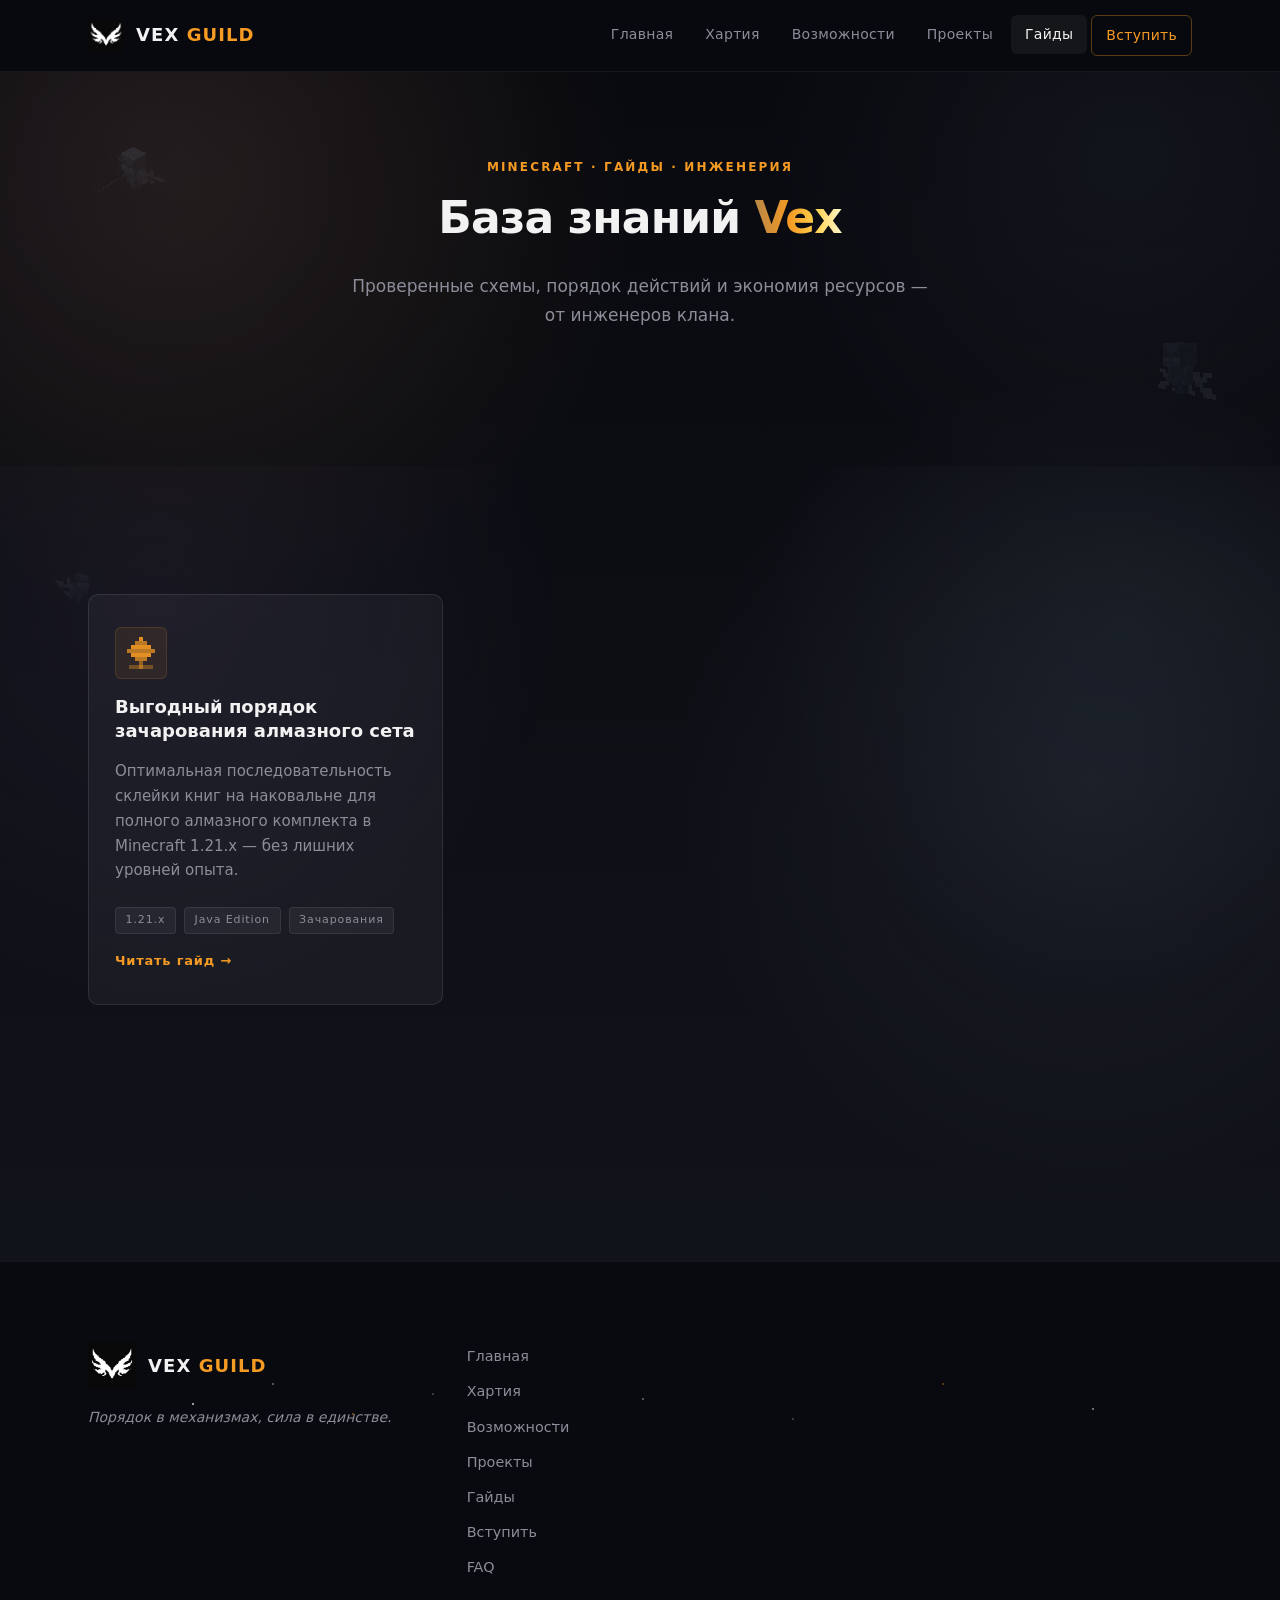
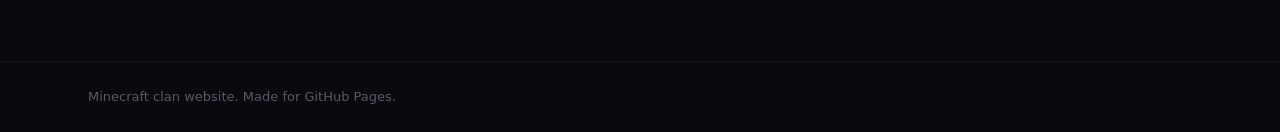
==== guides/index.html @ 464c178e "Add enchant guide" ====
<!DOCTYPE html>
<html lang="ru">
<head>
  <meta charset="UTF-8" />
  <meta name="viewport" content="width=device-width, initial-scale=1.0" />
  <title>Гайды — Vex Guild</title>
  <meta name="description" content="База знаний Vex Guild: проверенные схемы, порядок действий и экономия ресурсов для Minecraft." />
  <link rel="stylesheet" href="../styles.css" />
</head>
<body class="guide-page">

  <div class="bg-sprites" aria-hidden="true">
    <img src="../assets/vex-mob-sword.png" class="bg-sprite bs-1" alt="" />
    <img src="../assets/vex-mob-front.png" class="bg-sprite bs-2" alt="" />
    <img src="../assets/vex-mob-dark.png"  class="bg-sprite bs-3" alt="" />
  </div>

  <header class="site-header" id="top">
    <div class="header-inner container">
      <a href="../index.html#hero" class="logo" aria-label="Vex Guild — на главную">
        <img src="../assets/vex-logo-black.png" alt="Vex Guild логотип" class="logo-img" />
        <span class="logo-text">Vex <span class="logo-accent">Guild</span></span>
      </a>

      <button class="burger" id="burger" aria-label="Открыть меню" aria-expanded="false">
        <span></span><span></span><span></span>
      </button>

      <nav class="main-nav" id="main-nav" aria-label="Основная навигация">
        <ul>
          <li><a href="../index.html#hero">Главная</a></li>
          <li><a href="../index.html#charter">Хартия</a></li>
          <li><a href="../index.html#features">Возможности</a></li>
          <li><a href="../index.html#projects">Проекты</a></li>
          <li><a href="index.html" class="is-active">Гайды</a></li>
          <li><a href="../index.html#join" class="nav-cta">Вступить</a></li>
        </ul>
      </nav>
    </div>
  </header>

  <main class="guides-hub">

    <section class="guide-hero section" aria-labelledby="guides-title">
      <div class="container">
        <div class="section-header" data-reveal>
          <span class="section-eyebrow">Minecraft · Гайды · Инженерия</span>
          <h1 class="section-title" id="guides-title">
            База знаний <span class="gradient-text">Vex</span>
          </h1>
          <p class="section-lead">
            Проверенные схемы, порядок действий и экономия ресурсов — от инженеров клана.
          </p>
        </div>
      </div>
    </section>

    <section class="section" aria-label="Список гайдов">
      <div class="container">
        <div class="guides-grid">

          <a href="diamond-enchants.html" class="feature-card guide-card" data-reveal>
            <div class="feature-card-glow" aria-hidden="true"></div>
            <div class="feature-icon" aria-hidden="true">
              <svg width="40" height="40" viewBox="0 0 40 40" fill="none" aria-hidden="true">
                <rect x="18" y="4" width="4" height="4" fill="currentColor" opacity=".9"/>
                <rect x="14" y="8" width="12" height="4" fill="currentColor" opacity=".7"/>
                <rect x="10" y="12" width="20" height="4" fill="currentColor" opacity=".9"/>
                <rect x="6" y="16" width="28" height="4" fill="currentColor" opacity=".7"/>
                <rect x="10" y="20" width="20" height="4" fill="currentColor" opacity=".9"/>
                <rect x="14" y="24" width="12" height="4" fill="currentColor" opacity=".7"/>
                <rect x="18" y="28" width="4" height="8" fill="currentColor" opacity=".5"/>
                <rect x="8" y="32" width="24" height="4" fill="currentColor" opacity=".35"/>
              </svg>
            </div>
            <h2 class="guide-card-title">Выгодный порядок зачарования алмазного сета</h2>
            <p class="guide-card-desc">
              Оптимальная последовательность склейки книг на наковальне для полного алмазного
              комплекта в Minecraft 1.21.x — без лишних уровней опыта.
            </p>
            <div class="project-tags">
              <span class="tag">1.21.x</span>
              <span class="tag">Java Edition</span>
              <span class="tag">Зачарования</span>
            </div>
            <span class="guide-card-cta">Читать гайд →</span>
          </a>

        </div>
      </div>
    </section>

  </main>

  <footer class="site-footer" role="contentinfo">
    <div class="footer-stars" aria-hidden="true"></div>
    <div class="container footer-inner">
      <div class="footer-brand">
        <a href="../index.html#hero" class="logo" aria-label="Vex Guild — наверх">
          <img src="../assets/vex-logo-black.png" alt="Vex Guild логотип" class="logo-img logo-img--lg" />
          <span class="logo-text">Vex <span class="logo-accent">Guild</span></span>
        </a>
        <p class="footer-tagline">Порядок в механизмах, сила в единстве.</p>
      </div>
      <nav class="footer-nav" aria-label="Навигация в footer">
        <ul>
          <li><a href="../index.html#hero">Главная</a></li>
          <li><a href="../index.html#charter">Хартия</a></li>
          <li><a href="../index.html#features">Возможности</a></li>
          <li><a href="../index.html#projects">Проекты</a></li>
          <li><a href="index.html">Гайды</a></li>
          <li><a href="../index.html#join">Вступить</a></li>
          <li><a href="../index.html#faq">FAQ</a></li>
        </ul>
      </nav>
    </div>
    <div class="footer-bottom">
      <div class="container">
        <p class="footer-copy">Minecraft clan website. Made for GitHub Pages.</p>
      </div>
    </div>
  </footer>

  <script src="../script.js"></script>
</body>
</html>
---- styles.css ----
/* ================================================================
   VEX GUILD — styles.css
   Dark dieselpunk Minecraft clan website
================================================================ */

/* ─── CSS VARIABLES ─────────────────────────────────────────── */
:root {
  /* Backgrounds */
  --bg-deep:        #090A0F;
  --bg-mid:         #11131A;
  --bg-light:       #171923;
  --bg-panel:       rgba(255, 255, 255, 0.055);
  --bg-panel-hover: rgba(255, 255, 255, 0.09);
  --bg-card:        rgba(120, 120, 140, 0.10);

  /* Text */
  --text-primary:   #F2F2F2;
  --text-secondary: #C9C9D1;
  --text-muted:     #8C8D99;

  /* Accents */
  --accent-gold:    #F59A23;
  --accent-brass:   #B98745;
  --accent-purple:  #7D6BA6;
  --accent-blue:    #9CB7D9;

  /* Gradients */
  --grad-gold:      linear-gradient(135deg, #F59A23, #B98745);
  --grad-purple:    linear-gradient(135deg, #9CB7D9, #7D6BA6);
  --grad-hero:      linear-gradient(180deg,
                      rgba(9,10,15,0) 0%,
                      rgba(9,10,15,0.55) 50%,
                      rgba(9,10,15,0.97) 100%);

  /* Lines / borders */
  --line:           rgba(255, 255, 255, 0.35);
  --line-subtle:    rgba(255, 255, 255, 0.08);
  --line-accent:    rgba(245, 154, 35, 0.45);
  --border-card:    rgba(255, 255, 255, 0.09);

  /* Shadows / glows */
  --glow-gold:      0 0 28px rgba(245, 154, 35, 0.25);
  --glow-purple:    0 0 28px rgba(125, 107, 166, 0.25);
  --glow-blue:      0 0 28px rgba(156, 183, 217, 0.20);
  --shadow-card:    0 8px 40px rgba(0, 0, 0, 0.55);
  --shadow-card-hover: 0 16px 56px rgba(0, 0, 0, 0.70);

  /* Spacing */
  --space-xs:       0.5rem;
  --space-sm:       1rem;
  --space-md:       1.75rem;
  --space-lg:       3rem;
  --space-xl:       5rem;
  --space-xxl:      8rem;

  /* Typography */
  --font-body:      'Inter', 'Segoe UI', system-ui, sans-serif;
  --font-heading:   'Inter', 'Segoe UI', system-ui, sans-serif;
  --font-mono:      'JetBrains Mono', 'Fira Mono', monospace;

  /* Sizes */
  --radius-sm:      6px;
  --radius-md:      10px;
  --radius-lg:      18px;
  --header-h:       72px;
  --container:      1200px;

  /* Transitions */
  --ease:           cubic-bezier(0.23, 1, 0.32, 1);
  --duration:       0.35s;
}

/* ─── RESET ──────────────────────────────────────────────────── */
*, *::before, *::after { box-sizing: border-box; margin: 0; padding: 0; }

html {
  scroll-behavior: smooth;
  scroll-padding-top: var(--header-h);
  -webkit-text-size-adjust: 100%;
}

body {
  font-family: var(--font-body);
  background-color: var(--bg-deep);
  color: var(--text-secondary);
  line-height: 1.7;
  overflow-x: hidden;
  -webkit-font-smoothing: antialiased;
}

img { display: block; max-width: 100%; }
a { color: inherit; text-decoration: none; }
ul, ol { list-style: none; }
button { font-family: inherit; cursor: pointer; border: none; background: none; }

/* ─── SCROLLBAR ──────────────────────────────────────────────── */
::-webkit-scrollbar { width: 6px; }
::-webkit-scrollbar-track { background: var(--bg-deep); }
::-webkit-scrollbar-thumb { background: rgba(245,154,35,0.35); border-radius: 3px; }

/* ─── CONTAINER ──────────────────────────────────────────────── */
.container {
  width: 100%;
  max-width: var(--container);
  margin-inline: auto;
  padding-inline: clamp(1.25rem, 4vw, 3rem);
}

/* ─── SECTION BASE ───────────────────────────────────────────── */
.section {
  padding-block: var(--space-xxl);
  position: relative;
  overflow: hidden;
  isolation: isolate;
}

.section::after {
  content: '';
  position: absolute;
  inset: 0;
  z-index: 0;
  pointer-events: none;
  background:
    radial-gradient(circle at 12% 18%, rgba(125,107,166,0.12), transparent 26rem),
    radial-gradient(circle at 88% 20%, rgba(156,183,217,0.08), transparent 24rem),
    linear-gradient(135deg, rgba(255,255,255,0.025) 0 1px, transparent 1px 24px);
  opacity: 0.75;
}

.section > .container {
  position: relative;
  z-index: 1;
}

/* ─── SECTION HEADER ─────────────────────────────────────────── */
.section-header {
  text-align: center;
  margin-bottom: var(--space-xl);
}

.section-eyebrow {
  display: inline-block;
  font-size: 0.75rem;
  font-weight: 600;
  letter-spacing: 0.18em;
  text-transform: uppercase;
  color: var(--accent-gold);
  margin-bottom: var(--space-sm);
}

.section-title {
  font-size: clamp(2rem, 4.5vw, 3.25rem);
  font-weight: 700;
  line-height: 1.15;
  color: var(--text-primary);
  letter-spacing: -0.02em;
}

.section-lead {
  margin-top: var(--space-md);
  font-size: 1.0625rem;
  color: var(--text-muted);
  max-width: 600px;
  margin-inline: auto;
}

/* ─── GRADIENT TEXT ──────────────────────────────────────────── */
.gradient-text {
  display: inline-block;
  background: linear-gradient(
    to right,
    #B98745 0%,
    #F59A23 20%,
    #FFD24D 35%,
    #FFF8CC 50%,
    #FFD24D 65%,
    #F59A23 80%,
    #B98745 100%
  );
  background-size: 200%;
  -webkit-background-clip: text;
  background-clip: text;
  -webkit-text-fill-color: transparent;
  color: transparent;
  animation: gradientShimmer 2s linear infinite;
  animation-duration: 2s !important;
}

@keyframes gradientShimmer {
  from { background-position: 200% center; }
  to   { background-position: 0% center; }
}

/* ─── BUTTONS ────────────────────────────────────────────────── */
.btn {
  display: inline-flex;
  align-items: center;
  gap: 0.5rem;
  padding: 0.75rem 1.75rem;
  border-radius: var(--radius-sm);
  font-size: 0.9375rem;
  font-weight: 600;
  letter-spacing: 0.04em;
  transition: transform var(--duration) var(--ease),
              box-shadow var(--duration) var(--ease),
              background var(--duration) var(--ease),
              border-color var(--duration) var(--ease);
  position: relative;
  overflow: hidden;
}

.btn::before {
  content: '';
  position: absolute;
  inset: 0;
  background: rgba(255,255,255,0.06);
  opacity: 0;
  transition: opacity var(--duration) var(--ease);
}
.btn:hover::before { opacity: 1; }

.btn--primary {
  background: var(--grad-gold);
  color: #0D0A05;
  box-shadow: 0 4px 24px rgba(245,154,35,0.30);
}
.btn--primary:hover {
  transform: translateY(-2px);
  box-shadow: 0 8px 32px rgba(245,154,35,0.50);
}

.btn--ghost {
  background: transparent;
  color: var(--text-primary);
  border: 1px solid var(--line);
}
.btn--ghost:hover {
  border-color: var(--accent-gold);
  color: var(--accent-gold);
  transform: translateY(-2px);
  box-shadow: var(--glow-gold);
}

.btn--large {
  padding: 1rem 2.5rem;
  font-size: 1.0625rem;
}

.btn--discord {
  background: linear-gradient(135deg, #5865F2, #4752c4);
  color: #fff;
  box-shadow: 0 4px 24px rgba(88,101,242,0.40);
  gap: 0.625rem;
}
.btn--discord:hover {
  transform: translateY(-2px);
  box-shadow: 0 8px 32px rgba(88,101,242,0.60);
}

.discord-icon {
  flex-shrink: 0;
  width: 20px;
  height: 20px;
}

/* ─── CORNER DECORATIONS ─────────────────────────────────────── */
.corner {
  position: absolute;
  width: 32px;
  height: 32px;
  pointer-events: none;
  z-index: 2;
}

.corner--sm { width: 18px; height: 18px; }

.corner--tl {
  top: clamp(16px, 3vw, 32px);
  left: clamp(16px, 3vw, 32px);
  border-top: 2px solid var(--line);
  border-left: 2px solid var(--line);
}
.corner--tr {
  top: clamp(16px, 3vw, 32px);
  right: clamp(16px, 3vw, 32px);
  border-top: 2px solid var(--line);
  border-right: 2px solid var(--line);
}
.corner--bl {
  bottom: clamp(16px, 3vw, 32px);
  left: clamp(16px, 3vw, 32px);
  border-bottom: 2px solid var(--line);
  border-left: 2px solid var(--line);
}
.corner--br {
  bottom: clamp(16px, 3vw, 32px);
  right: clamp(16px, 3vw, 32px);
  border-bottom: 2px solid var(--line);
  border-right: 2px solid var(--line);
}

/* ─── SCROLL REVEAL ──────────────────────────────────────────── */
[data-reveal] {
  opacity: 0;
  transform: translateY(28px);
  transition: opacity 0.65s var(--ease), transform 0.65s var(--ease);
}
[data-reveal].visible {
  opacity: 1;
  transform: translateY(0);
}

/* ─── DIVIDER ────────────────────────────────────────────────── */
.divider {
  display: flex;
  align-items: center;
  gap: 1rem;
  margin-block: var(--space-md);
}
.divider-line {
  flex: 1;
  height: 1px;
  background: var(--line-subtle);
}
.divider-icon {
  color: var(--accent-brass);
  font-size: 0.625rem;
  opacity: 0.7;
}

/* ════════════════════════════════════════════════════════════════
   HEADER
════════════════════════════════════════════════════════════════ */
.site-header {
  position: fixed;
  inset-block-start: 0;
  inset-inline: 0;
  z-index: 1000;
  height: var(--header-h);
  background: rgba(9, 10, 15, 0.72);
  backdrop-filter: blur(18px) saturate(1.4);
  -webkit-backdrop-filter: blur(18px) saturate(1.4);
  border-bottom: 1px solid rgba(255,255,255,0.06);
  transition: background var(--duration) var(--ease);
}

.site-header.scrolled {
  background: rgba(9, 10, 15, 0.92);
  border-bottom-color: rgba(245,154,35,0.12);
}

.header-inner {
  height: 100%;
  display: flex;
  align-items: center;
  justify-content: space-between;
  gap: 2rem;
}

/* Logo */
.logo {
  display: flex;
  align-items: center;
  gap: 0.75rem;
  flex-shrink: 0;
}
.logo-img {
  width: 36px;
  height: 36px;
  object-fit: contain;
  filter: invert(1);
  transition: filter var(--duration) var(--ease);
}
.logo-img--lg { width: 48px; height: 48px; }
.logo:hover .logo-img { filter: invert(0.85) sepia(1) hue-rotate(10deg) saturate(3); }

.logo-text {
  font-size: 1.125rem;
  font-weight: 700;
  letter-spacing: 0.06em;
  color: var(--text-primary);
  text-transform: uppercase;
}
.logo-accent { color: var(--accent-gold); }

/* Navigation */
.main-nav ul {
  display: flex;
  gap: 0.25rem;
}
.main-nav a {
  display: block;
  padding: 0.5rem 0.875rem;
  font-size: 0.875rem;
  font-weight: 500;
  color: var(--text-muted);
  border-radius: var(--radius-sm);
  transition: color var(--duration) var(--ease), background var(--duration) var(--ease);
  letter-spacing: 0.02em;
}
.main-nav a:hover,
.main-nav a.is-active {
  color: var(--text-primary);
  background: rgba(255,255,255,0.05);
}

.nav-cta {
  color: var(--accent-gold) !important;
  border: 1px solid rgba(245,154,35,0.35) !important;
}
.nav-cta:hover {
  background: rgba(245,154,35,0.1) !important;
  border-color: var(--accent-gold) !important;
}

/* Burger */
.burger {
  display: none;
  flex-direction: column;
  justify-content: center;
  gap: 5px;
  width: 36px;
  height: 36px;
  padding: 6px;
  border-radius: var(--radius-sm);
  transition: background var(--duration);
}
.burger:hover { background: rgba(255,255,255,0.07); }
.burger span {
  display: block;
  width: 100%;
  height: 2px;
  background: var(--text-primary);
  border-radius: 2px;
  transition: transform var(--duration) var(--ease),
              opacity var(--duration) var(--ease);
  transform-origin: center;
}
.burger.is-open span:nth-child(1) { transform: translateY(7px) rotate(45deg); }
.burger.is-open span:nth-child(2) { opacity: 0; transform: scaleX(0); }
.burger.is-open span:nth-child(3) { transform: translateY(-7px) rotate(-45deg); }

/* ════════════════════════════════════════════════════════════════
   HERO
════════════════════════════════════════════════════════════════ */
.hero {
  position: relative;
  min-height: 100svh;
  display: flex;
  align-items: center;
  overflow: hidden;
  background: var(--bg-deep);
}

/* Parallax background image layer */
.hero-bg {
  position: absolute;
  inset: -15% 0;
  background-size: cover;
  background-position: center top;
  background-repeat: no-repeat;
  transform: translate3d(0, var(--hero-parallax, 0px), 0) scale(1.03);
  transform-origin: center top;
  backface-visibility: hidden;
  will-change: transform;
  z-index: 0;
}

/* Gradient fade */
.hero-smoke {
  position: absolute;
  inset: 0;
  background: var(--grad-hero);
  z-index: 1;
}

/* Extra deep vignette at edges */
.hero-vignette {
  position: absolute;
  inset: 0;
  background:
    radial-gradient(ellipse 80% 60% at 50% 100%, rgba(9,10,15,0.85) 0%, transparent 70%),
    radial-gradient(ellipse 40% 100% at 0% 50%, rgba(9,10,15,0.65) 0%, transparent 70%),
    radial-gradient(ellipse 40% 100% at 100% 50%, rgba(9,10,15,0.65) 0%, transparent 70%);
  z-index: 2;
}

/* Particle canvas */
.hero-canvas {
  position: absolute;
  inset: 0;
  width: 100%;
  height: 100%;
  z-index: 3;
  pointer-events: none;
}

/* Corner overlays for hero use screen-relative inset */
.hero > .corner {
  z-index: 5;
}
.hero > .corner--tl { top: 24px; left: 24px; }
.hero > .corner--tr { top: 24px; right: 24px; }
.hero > .corner--bl { bottom: 24px; left: 24px; }
.hero > .corner--br { bottom: 24px; right: 24px; }

/* Star clusters */
.star-cluster {
  position: absolute;
  width: 3px;
  height: 3px;
  border-radius: 50%;
  background: rgba(255,255,255,0.9);
  z-index: 4;
}
.star-cluster--1 {
  top: 18%;
  left: 10%;
  box-shadow:
    14px 8px 0 rgba(255,255,255,0.5),
    28px -4px 0 rgba(255,255,255,0.3),
    8px 24px 0 rgba(156,183,217,0.6),
    40px 12px 0 rgba(255,255,255,0.2),
    -10px 16px 0 rgba(255,255,255,0.4),
    52px 4px 0 rgba(245,154,35,0.5),
    22px 36px 0 rgba(255,255,255,0.25);
}
.star-cluster--2 {
  top: 30%;
  right: 12%;
  box-shadow:
    -14px 8px 0 rgba(255,255,255,0.5),
    -28px -4px 0 rgba(255,255,255,0.3),
    -8px 24px 0 rgba(156,183,217,0.5),
    -40px 12px 0 rgba(255,255,255,0.2),
    10px 16px 0 rgba(255,255,255,0.4),
    -52px 4px 0 rgba(245,154,35,0.4);
}

/* Hero content */
.hero-content {
  position: relative;
  z-index: 6;
  padding-top: calc(var(--header-h) + 2rem);
  padding-bottom: 5rem;
  display: flex;
  flex-direction: column;
  align-items: flex-start;
  gap: var(--space-md);
  max-width: 780px;
}

.hero-mark {
  display: inline-flex;
  align-items: center;
  gap: 0.875rem;
  margin-bottom: -0.25rem;
}

.hero-mark-img {
  width: 58px;
  height: auto;
  display: block;
  image-rendering: pixelated;
  filter: drop-shadow(0 0 10px rgba(245,154,35,0.55));
}

.hero-mark-line {
  width: min(18vw, 160px);
  height: 1px;
  background: linear-gradient(90deg, rgba(245,154,35,0.65), rgba(156,183,217,0.18), transparent);
}

/* Eyebrow row */
.hero-eyebrow {
  display: flex;
  align-items: center;
  gap: 1rem;
}
.eyebrow-text {
  font-size: 0.75rem;
  font-weight: 600;
  letter-spacing: 0.18em;
  text-transform: uppercase;
  color: var(--accent-blue);
  white-space: nowrap;
}
.eyebrow-line {
  flex: 1;
  display: block;
  height: 1px;
  width: 48px;
  background: linear-gradient(90deg, var(--accent-blue), transparent);
}
.eyebrow-line:last-child {
  background: linear-gradient(270deg, var(--accent-blue), transparent);
}

/* Title */
.hero-title {
  font-size: clamp(3rem, 8vw, 6.5rem);
  font-weight: 800;
  line-height: 1.0;
  letter-spacing: -0.03em;
  color: var(--text-primary);
}

.hero-subtitle {
  font-size: clamp(1.0625rem, 2.5vw, 1.5rem);
  font-weight: 400;
  color: var(--text-muted);
  letter-spacing: 0.02em;
  font-style: italic;
  margin-top: -0.5rem;
}

.hero-desc {
  font-size: 1.0625rem;
  color: var(--text-secondary);
  max-width: 480px;
  line-height: 1.7;
}

.hero-actions {
  display: flex;
  gap: 1rem;
  flex-wrap: wrap;
  margin-top: 0.5rem;
}

/* Pixel grid hint decoration */
.hero-grid-hint {
  display: grid;
  grid-template-columns: repeat(2, 8px);
  grid-template-rows: repeat(2, 8px);
  gap: 4px;
  margin-top: var(--space-sm);
  opacity: 0.4;
}
.hero-grid-hint span {
  width: 8px;
  height: 8px;
  background: var(--accent-brass);
  border-radius: 1px;
}

/* Scroll hint */
.scroll-hint {
  position: absolute;
  bottom: 2.5rem;
  left: 50%;
  transform: translateX(-50%);
  z-index: 6;
  display: flex;
  flex-direction: column;
  align-items: center;
  gap: 0.5rem;
  font-size: 0.6875rem;
  letter-spacing: 0.18em;
  text-transform: uppercase;
  color: var(--text-muted);
  animation: scrollFade 3.2s ease-in-out infinite;
}
.scroll-hint-line {
  width: 1px;
  height: 40px;
  background: linear-gradient(180deg, transparent, var(--line));
}
@keyframes scrollFade {
  0%, 100% { opacity: 0.42; }
  50% { opacity: 0.78; }
}

/* ════════════════════════════════════════════════════════════════
   CHARTER
════════════════════════════════════════════════════════════════ */
.charter {
  background:
    radial-gradient(circle at 50% 0%, rgba(245,154,35,0.10), transparent 30rem),
    radial-gradient(circle at 8% 78%, rgba(125,107,166,0.10), transparent 24rem),
    linear-gradient(180deg, var(--bg-deep), var(--bg-mid));
}

.charter-card {
  position: relative;
  max-width: 780px;
  margin-inline: auto;
  background: var(--bg-panel);
  border: 1px solid rgba(245,154,35,0.18);
  border-radius: var(--radius-md);
  padding: clamp(2rem, 5vw, 4rem);
  text-align: center;
  box-shadow:
    var(--shadow-card),
    0 0 60px rgba(245,154,35,0.07),
    inset 0 1px 0 rgba(255,255,255,0.06);
}

.charter-card::before {
  content: '';
  position: absolute;
  inset: 0;
  border-radius: inherit;
  background: radial-gradient(ellipse 60% 40% at 50% 0%, rgba(245,154,35,0.06), transparent 70%);
  pointer-events: none;
}

.charter-header {
  display: flex;
  flex-direction: column;
  align-items: center;
  gap: var(--space-sm);
  margin-bottom: var(--space-sm);
}

.charter-emblem {
  width: 64px;
  height: 64px;
  display: flex;
  align-items: center;
  justify-content: center;
  border-radius: 50%;
  background: radial-gradient(circle, rgba(245,154,35,0.15), transparent 70%);
  margin-bottom: var(--space-xs);
}
.charter-logo {
  width: 44px;
  height: auto;
  display: block;
  image-rendering: pixelated;
}

.charter .section-title { font-size: clamp(1.75rem, 3.5vw, 2.5rem); }

.charter-subtitle {
  font-size: 0.875rem;
  color: var(--text-muted);
  letter-spacing: 0.06em;
  font-style: italic;
}

.charter-body {
  text-align: left;
  display: flex;
  flex-direction: column;
  gap: 1.25rem;
  font-size: 1.0625rem;
  color: var(--text-secondary);
  line-height: 1.8;
}

.charter-body strong { color: var(--text-primary); }

.charter-highlight {
  font-size: 1.125rem;
  color: var(--text-primary);
  padding: 1.25rem 1.5rem;
  background: rgba(245,154,35,0.06);
  border-left: 2px solid var(--accent-gold);
  border-radius: 0 var(--radius-sm) var(--radius-sm) 0;
}

.charter-footer {
  text-align: center;
  margin-top: var(--space-xs);
}
.charter-seal {
  font-size: 0.75rem;
  letter-spacing: 0.15em;
  text-transform: uppercase;
  color: var(--accent-brass);
  opacity: 0.7;
}

/* ════════════════════════════════════════════════════════════════
   FEATURES
════════════════════════════════════════════════════════════════ */
.features {
  background:
    radial-gradient(circle at 18% 12%, rgba(245,154,35,0.08), transparent 26rem),
    radial-gradient(circle at 82% 72%, rgba(156,183,217,0.09), transparent 28rem),
    linear-gradient(180deg, #10121a, var(--bg-mid) 44%, #131620);
}

.features-grid {
  display: grid;
  grid-template-columns: repeat(4, 1fr);
  gap: 1.25rem;
}

.feature-card {
  position: relative;
  background: var(--bg-card);
  border: 1px solid var(--border-card);
  border-radius: var(--radius-md);
  padding: 2rem 1.625rem;
  transition:
    transform var(--duration) var(--ease),
    border-color var(--duration) var(--ease),
    box-shadow var(--duration) var(--ease),
    background var(--duration) var(--ease);
  overflow: hidden;
  display: flex;
  flex-direction: column;
  gap: 1rem;
}

.feature-card::before {
  content: '';
  position: absolute;
  top: 0;
  left: 0;
  right: 0;
  height: 2px;
  background: var(--grad-gold);
  opacity: 0;
  transition: opacity var(--duration) var(--ease);
}

.feature-card:hover {
  transform: translateY(-6px);
  border-color: rgba(245,154,35,0.3);
  background: var(--bg-panel-hover);
  box-shadow: var(--shadow-card-hover), var(--glow-gold);
}
.feature-card:hover::before { opacity: 1; }

/* Pixel shimmer on hover */
.feature-card-glow {
  position: absolute;
  inset: -1px;
  border-radius: inherit;
  opacity: 0;
  background: radial-gradient(ellipse 70% 50% at 50% 0%, rgba(245,154,35,0.08), transparent 70%);
  transition: opacity var(--duration) var(--ease);
  pointer-events: none;
}
.feature-card:hover .feature-card-glow { opacity: 1; }

.feature-icon {
  width: 52px;
  height: 52px;
  display: flex;
  align-items: center;
  justify-content: center;
  color: var(--accent-gold);
  background: rgba(245,154,35,0.08);
  border-radius: var(--radius-sm);
  border: 1px solid rgba(245,154,35,0.15);
  flex-shrink: 0;
  transition: background var(--duration), border-color var(--duration);
}
.feature-card:hover .feature-icon {
  background: rgba(245,154,35,0.15);
  border-color: rgba(245,154,35,0.3);
}

.feature-title {
  font-size: 1.125rem;
  font-weight: 700;
  color: var(--text-primary);
  line-height: 1.3;
}

.feature-desc {
  font-size: 0.9375rem;
  color: var(--text-muted);
  line-height: 1.65;
  flex: 1;
}

.feature-quote {
  font-size: 0.875rem;
  font-style: italic;
  color: var(--accent-brass);
  border-left: 2px solid var(--accent-brass);
  padding-left: 0.875rem;
  line-height: 1.5;
}

.feature-badge {
  display: inline-block;
  font-size: 0.6875rem;
  font-weight: 600;
  letter-spacing: 0.12em;
  text-transform: uppercase;
  color: var(--accent-gold);
  background: rgba(245,154,35,0.1);
  border: 1px solid rgba(245,154,35,0.2);
  border-radius: 4px;
  padding: 0.2rem 0.6rem;
  align-self: flex-start;
  margin-top: auto;
}

/* ════════════════════════════════════════════════════════════════
   PRINCIPLES
════════════════════════════════════════════════════════════════ */
.principles {
  background:
    radial-gradient(circle at 50% 8%, rgba(156,183,217,0.08), transparent 28rem),
    linear-gradient(180deg, var(--bg-mid), var(--bg-light));
  position: relative;
  overflow: hidden;
}

/* Blueprint grid background */
.principles::before {
  content: '';
  position: absolute;
  inset: 0;
  z-index: 0;
  background-image:
    linear-gradient(rgba(156,183,217,0.04) 1px, transparent 1px),
    linear-gradient(90deg, rgba(156,183,217,0.04) 1px, transparent 1px);
  background-size: 40px 40px;
  pointer-events: none;
}

.principles-grid {
  display: grid;
  grid-template-columns: repeat(5, 1fr);
  gap: 1rem;
  counter-reset: principle;
}

.principle-item {
  position: relative;
  background: var(--bg-panel);
  border: 1px solid var(--border-card);
  border-radius: var(--radius-md);
  padding: 2rem 1.5rem 1.5rem;
  display: flex;
  flex-direction: column;
  gap: 1rem;
  transition: border-color var(--duration), box-shadow var(--duration), transform var(--duration) var(--ease);
  overflow: hidden;
}

.principle-item::after {
  content: '';
  position: absolute;
  bottom: 0; left: 0; right: 0;
  height: 2px;
  background: var(--grad-purple);
  opacity: 0;
  transition: opacity var(--duration);
}
.principle-item:hover {
  border-color: rgba(125,107,166,0.35);
  box-shadow: var(--glow-purple);
  transform: translateY(-3px);
}
.principle-item:hover::after { opacity: 1; }

.principle-number {
  font-family: var(--font-mono);
  font-size: 1.75rem;
  font-weight: 700;
  color: var(--accent-brass);
  opacity: 0.45;
  line-height: 1;
  letter-spacing: -0.02em;
}

.principle-body { flex: 1; }

.principle-title {
  font-size: 0.9375rem;
  font-weight: 700;
  color: var(--text-primary);
  margin-bottom: 0.625rem;
  line-height: 1.3;
}

.principle-desc {
  font-size: 0.8125rem;
  color: var(--text-muted);
  line-height: 1.65;
}

.principle-line {
  height: 1px;
  background: linear-gradient(90deg, var(--accent-purple), transparent);
  opacity: 0.35;
}

/* ════════════════════════════════════════════════════════════════
   PROJECTS
════════════════════════════════════════════════════════════════ */
.projects {
  background:
    radial-gradient(circle at 12% 30%, rgba(125,107,166,0.10), transparent 26rem),
    radial-gradient(circle at 88% 18%, rgba(245,154,35,0.07), transparent 24rem),
    linear-gradient(180deg, var(--bg-light), #10121a 58%, var(--bg-light));
}

.projects-grid {
  display: grid;
  grid-template-columns: repeat(3, 1fr);
  gap: 1.5rem;
}

.project-card {
  position: relative;
  background: var(--bg-card);
  border: 1px solid var(--border-card);
  border-radius: var(--radius-md);
  overflow: hidden;
  transition: transform var(--duration) var(--ease), box-shadow var(--duration) var(--ease), border-color var(--duration);
  display: flex;
  flex-direction: column;
}

.project-card:hover {
  transform: translateY(-5px);
  box-shadow: var(--shadow-card-hover);
  border-color: rgba(156,183,217,0.25);
}

/* Image area */
.project-img-wrap {
  aspect-ratio: 16/9;
  overflow: hidden;
  position: relative;
}
.project-img-wrap img {
  width: 100%;
  height: 100%;
  object-fit: cover;
  transition: transform 0.6s var(--ease);
}
.project-card:hover .project-img-wrap img { transform: scale(1.04); }

.project-img-placeholder {
  width: 100%;
  height: 100%;
  background: linear-gradient(135deg, rgba(17,19,26,0.9), rgba(23,25,35,0.9));
  display: flex;
  align-items: center;
  justify-content: center;
  position: relative;
}
.project-img-placeholder::before {
  content: '';
  position: absolute;
  inset: 0;
  background-image:
    linear-gradient(rgba(156,183,217,0.06) 1px, transparent 1px),
    linear-gradient(90deg, rgba(156,183,217,0.06) 1px, transparent 1px);
  background-size: 20px 20px;
}
.project-placeholder-inner {
  position: relative;
  z-index: 1;
  color: rgba(156,183,217,0.5);
}

/* Content */
.project-content {
  padding: 1.5rem;
  display: flex;
  flex-direction: column;
  gap: 0.75rem;
  flex: 1;
}

/* Status badges */
.project-status {
  display: inline-flex;
  align-items: center;
  gap: 0.5rem;
  font-size: 0.6875rem;
  font-weight: 600;
  letter-spacing: 0.1em;
  text-transform: uppercase;
  align-self: flex-start;
}
.status-dot {
  width: 6px;
  height: 6px;
  border-radius: 50%;
  flex-shrink: 0;
}
.project-status--active { color: #4ade80; }
.project-status--active .status-dot {
  background: #4ade80;
  box-shadow: 0 0 6px rgba(74,222,128,0.7);
  animation: pulse 2s ease-in-out infinite;
}
.project-status--dev { color: var(--accent-gold); }
.project-status--dev .status-dot { background: var(--accent-gold); }
.project-status--planned { color: var(--accent-blue); }
.project-status--planned .status-dot { background: var(--accent-blue); }

@keyframes pulse {
  0%, 100% { box-shadow: 0 0 6px rgba(74,222,128,0.7); }
  50% { box-shadow: 0 0 12px rgba(74,222,128,0.9); }
}

.project-title {
  font-size: 1.1875rem;
  font-weight: 700;
  color: var(--text-primary);
  line-height: 1.3;
}

.project-desc {
  font-size: 0.9rem;
  color: var(--text-muted);
  line-height: 1.65;
  flex: 1;
}

.project-tags {
  display: flex;
  gap: 0.5rem;
  flex-wrap: wrap;
  margin-top: auto;
  padding-top: 0.5rem;
}
.tag {
  font-size: 0.6875rem;
  font-weight: 500;
  letter-spacing: 0.08em;
  color: var(--text-muted);
  background: rgba(255,255,255,0.05);
  border: 1px solid rgba(255,255,255,0.08);
  border-radius: 4px;
  padding: 0.2rem 0.6rem;
}

/* ════════════════════════════════════════════════════════════════
   JOIN
════════════════════════════════════════════════════════════════ */
.join {
  position: relative;
  padding-block: var(--space-xxl);
  overflow: hidden;
}

.join-bg {
  position: absolute;
  inset: 0;
  z-index: 0;
}
.join-bg-img {
  width: 100%;
  height: 100%;
  background-size: cover;
  background-position: center;
  background-repeat: no-repeat;
  opacity: 0.18;
  filter: saturate(0.7);
}
.join-bg-overlay {
  position: absolute;
  inset: 0;
  background:
    linear-gradient(90deg, rgba(9,10,15,0.92) 0%, rgba(9,10,15,0.55) 50%, rgba(9,10,15,0.92) 100%),
    linear-gradient(180deg, rgba(9,10,15,0.7) 0%, transparent 30%, transparent 70%, rgba(9,10,15,0.9) 100%);
}

.join-inner {
  position: relative;
  z-index: 2;
  display: grid;
  grid-template-columns: 1fr auto;
  gap: 4rem;
  align-items: center;
}

.join-text { max-width: 600px; }
.join-text .section-title { text-align: left; margin-top: 0.75rem; }

.join-desc {
  font-size: 1.0625rem;
  color: var(--text-secondary);
  margin-top: var(--space-md);
  line-height: 1.75;
}

.join-checklist {
  margin-top: var(--space-md);
  display: flex;
  flex-direction: column;
  gap: 0.625rem;
}
.join-checklist li {
  display: flex;
  align-items: center;
  gap: 0.75rem;
  font-size: 0.9375rem;
  color: var(--text-secondary);
}
.join-checklist li::before {
  content: '◆';
  color: var(--accent-brass);
  font-size: 0.5rem;
  flex-shrink: 0;
}

.join-action { flex-shrink: 0; }

.join-card {
  position: relative;
  background: var(--bg-panel);
  border: 1px solid rgba(245,154,35,0.2);
  border-radius: var(--radius-md);
  padding: 2.5rem 2rem;
  text-align: center;
  width: 280px;
  display: flex;
  flex-direction: column;
  align-items: center;
  gap: 1.25rem;
  box-shadow: var(--shadow-card), var(--glow-gold);
}

.join-logo {
  width: 56px;
  height: auto;
  display: block;
  image-rendering: pixelated;
}

.join-card-text {
  font-size: 1rem;
  color: var(--text-primary);
  font-weight: 500;
}

.join-note {
  font-size: 0.75rem;
  color: var(--text-muted);
  font-style: italic;
}

/* ════════════════════════════════════════════════════════════════
   FAQ
════════════════════════════════════════════════════════════════ */
.faq {
  background:
    radial-gradient(circle at 78% 10%, rgba(156,183,217,0.09), transparent 24rem),
    radial-gradient(circle at 18% 82%, rgba(245,154,35,0.06), transparent 22rem),
    linear-gradient(180deg, var(--bg-light), var(--bg-mid));
}

.faq-list {
  max-width: 800px;
  margin-inline: auto;
  display: flex;
  flex-direction: column;
  gap: 0.75rem;
}

.faq-item {
  border: 1px solid var(--border-card);
  border-radius: var(--radius-md);
  overflow: hidden;
  background: var(--bg-panel);
  transition: border-color var(--duration);
}
.faq-item.is-open {
  border-color: rgba(245,154,35,0.25);
}

.faq-question {
  width: 100%;
  display: flex;
  align-items: center;
  justify-content: space-between;
  gap: 1.25rem;
  padding: 1.25rem 1.5rem;
  text-align: left;
  font-size: 1rem;
  font-weight: 600;
  color: var(--text-primary);
  transition: color var(--duration), background var(--duration);
}
.faq-question:hover { background: rgba(255,255,255,0.03); }
.faq-item.is-open .faq-question { color: var(--accent-gold); }

.faq-icon {
  flex-shrink: 0;
  width: 20px;
  height: 20px;
  display: flex;
  align-items: center;
  justify-content: center;
  border: 1px solid var(--border-card);
  border-radius: 4px;
  position: relative;
  transition: transform var(--duration) var(--ease), border-color var(--duration), background var(--duration);
}
.faq-icon::before,
.faq-icon::after {
  content: '';
  position: absolute;
  background: var(--text-muted);
  border-radius: 1px;
  transition: opacity var(--duration), background var(--duration);
}
.faq-icon::before { width: 10px; height: 2px; }
.faq-icon::after  { width: 2px; height: 10px; transition: opacity var(--duration), transform var(--duration); }
.faq-item.is-open .faq-icon {
  transform: rotate(45deg);
  border-color: rgba(245,154,35,0.3);
  background: rgba(245,154,35,0.08);
}
.faq-item.is-open .faq-icon::before,
.faq-item.is-open .faq-icon::after { background: var(--accent-gold); }

.faq-answer {
  max-height: 0;
  overflow: hidden;
  transition: max-height 0.4s var(--ease);
}
.faq-answer[hidden] { display: block; max-height: 0; }
.faq-item.is-open .faq-answer { max-height: 300px; }

.faq-answer p {
  padding: 0 1.5rem 1.25rem;
  font-size: 0.9375rem;
  color: var(--text-muted);
  line-height: 1.75;
}

/* ════════════════════════════════════════════════════════════════
   FOOTER
════════════════════════════════════════════════════════════════ */
.site-footer {
  background: var(--bg-deep);
  border-top: 1px solid rgba(255,255,255,0.05);
  padding-top: var(--space-xl);
  position: relative;
  overflow: hidden;
}

/* Scattered footer stars */
.footer-stars {
  position: absolute;
  inset: 0;
  pointer-events: none;
  overflow: hidden;
}
.footer-stars::before {
  content: '';
  position: absolute;
  width: 2px;
  height: 2px;
  background: rgba(255,255,255,0.6);
  top: 30%;
  left: 15%;
  box-shadow:
    80px -20px 0 rgba(255,255,255,0.3),
    160px 10px 0 rgba(245,154,35,0.4),
    240px -10px 0 rgba(255,255,255,0.2),
    360px 20px 0 rgba(156,183,217,0.4),
    450px -5px 0 rgba(255,255,255,0.3),
    600px 15px 0 rgba(255,255,255,0.2),
    750px -20px 0 rgba(245,154,35,0.3),
    900px 5px 0 rgba(255,255,255,0.4);
}

.footer-inner {
  display: grid;
  grid-template-columns: 1fr 1fr 1fr;
  gap: 2rem;
  align-items: start;
  padding-bottom: var(--space-xl);
}

.footer-brand {
  display: flex;
  flex-direction: column;
  gap: 1rem;
}
.footer-tagline {
  font-size: 0.875rem;
  color: var(--text-muted);
  font-style: italic;
  line-height: 1.6;
}

.footer-nav ul {
  display: flex;
  flex-direction: column;
  gap: 0.5rem;
}
.footer-nav a {
  font-size: 0.9rem;
  color: var(--text-muted);
  transition: color var(--duration);
  display: inline-block;
}
.footer-nav a:hover { color: var(--accent-gold); }

.footer-decoration {
  display: flex;
  align-items: flex-start;
  justify-content: flex-end;
}
.footer-wings {
  width: 80px;
  height: auto;
  display: block;
  image-rendering: pixelated;
  opacity: 0.8;
}

.footer-bottom {
  border-top: 1px solid rgba(255,255,255,0.05);
  padding-block: 1.5rem;
}
.footer-bottom .container {
  display: flex;
  align-items: center;
  justify-content: space-between;
}
.footer-copy {
  font-size: 0.8125rem;
  color: var(--text-muted);
  opacity: 0.6;
}
.footer-stars-row {
  display: flex;
  gap: 0.75rem;
  font-size: 0.5rem;
  color: var(--accent-brass);
  opacity: 0.5;
}

/* ════════════════════════════════════════════════════════════════
   FLOATING VEX SPRITES
════════════════════════════════════════════════════════════════ */
.bg-sprites {
  position: fixed;
  inset: 0;
  z-index: 4;
  pointer-events: none;
  overflow: hidden;
}

.bg-sprite {
  position: absolute;
  image-rendering: pixelated;
  will-change: transform;
  backface-visibility: hidden;
  user-select: none;
  mix-blend-mode: screen;
  filter: drop-shadow(0 0 8px rgba(156,183,217,0.15));
}

/* ── Individual sprite: position / size / opacity / animation ── */
.bs-1 {
  width: 88px;
  top: 14%;
  left: 7%;
  opacity: 0.11;
  animation: floatA-flip 30s ease-in-out infinite;
  animation-delay: 0s;
}

.bs-2 {
  width: 58px;
  top: 38%;
  right: 5%;
  opacity: 0.08;
  animation: floatB 38s ease-in-out infinite;
  animation-delay: -9s;
}

.bs-3 {
  width: 100px;
  top: 62%;
  left: 2%;
  opacity: 0.07;
  animation: floatC-flip 34s ease-in-out infinite;
  animation-delay: -17s;
}

.bs-4 {
  width: 48px;
  top: 22%;
  right: 18%;
  opacity: 0.09;
  animation: floatA 44s ease-in-out infinite;
  animation-delay: -22s;
}

.bs-5 {
  width: 72px;
  top: 78%;
  right: 9%;
  opacity: 0.08;
  animation: floatB-flip 26s ease-in-out infinite;
  animation-delay: -5s;
}

.bs-6 {
  width: 62px;
  top: 50%;
  left: 88%;
  opacity: 0.10;
  animation: floatC 32s ease-in-out infinite;
  animation-delay: -13s;
}

/* ── Float keyframes ── */
@keyframes floatA {
  0%   { transform: translateY(0px)   translateX(0px)  rotate(-4deg); }
  20%  { transform: translateY(-28px) translateX(12px) rotate(-1deg); }
  50%  { transform: translateY(-14px) translateX(26px) rotate(3deg);  }
  75%  { transform: translateY(-38px) translateX(14px) rotate(-3deg); }
  100% { transform: translateY(0px)   translateX(0px)  rotate(-4deg); }
}

@keyframes floatA-flip {
  0%   { transform: scaleX(-1) translateY(0px)   translateX(0px)  rotate(-4deg); }
  20%  { transform: scaleX(-1) translateY(-28px) translateX(12px) rotate(-1deg); }
  50%  { transform: scaleX(-1) translateY(-14px) translateX(26px) rotate(3deg);  }
  75%  { transform: scaleX(-1) translateY(-38px) translateX(14px) rotate(-3deg); }
  100% { transform: scaleX(-1) translateY(0px)   translateX(0px)  rotate(-4deg); }
}

@keyframes floatB {
  0%   { transform: translateY(0px)   translateX(0px)   rotate(2deg);  }
  30%  { transform: translateY(-22px) translateX(-18px) rotate(-2deg); }
  60%  { transform: translateY(-40px) translateX(-8px)  rotate(4deg);  }
  80%  { transform: translateY(-18px) translateX(-22px) rotate(0deg);  }
  100% { transform: translateY(0px)   translateX(0px)   rotate(2deg);  }
}

@keyframes floatB-flip {
  0%   { transform: scaleX(-1) translateY(0px)   translateX(0px)   rotate(2deg);  }
  30%  { transform: scaleX(-1) translateY(-22px) translateX(-18px) rotate(-2deg); }
  60%  { transform: scaleX(-1) translateY(-40px) translateX(-8px)  rotate(4deg);  }
  80%  { transform: scaleX(-1) translateY(-18px) translateX(-22px) rotate(0deg);  }
  100% { transform: scaleX(-1) translateY(0px)   translateX(0px)   rotate(2deg);  }
}

@keyframes floatC {
  0%   { transform: translateY(0px)   rotate(0deg)  scale(1.00); }
  25%  { transform: translateY(-18px) rotate(-5deg) scale(1.04); }
  55%  { transform: translateY(-34px) rotate(3deg)  scale(0.97); }
  80%  { transform: translateY(-20px) rotate(-2deg) scale(1.02); }
  100% { transform: translateY(0px)   rotate(0deg)  scale(1.00); }
}

@keyframes floatC-flip {
  0%   { transform: scaleX(-1) translateY(0px)   rotate(0deg)  scale(1.00); }
  25%  { transform: scaleX(-1) translateY(-18px) rotate(-5deg) scale(1.04); }
  55%  { transform: scaleX(-1) translateY(-34px) rotate(3deg)  scale(0.97); }
  80%  { transform: scaleX(-1) translateY(-20px) rotate(-2deg) scale(1.02); }
  100% { transform: scaleX(-1) translateY(0px)   rotate(0deg)  scale(1.00); }
}

/* ════════════════════════════════════════════════════════════════
   RESPONSIVE — TABLET  (< 1100px)
════════════════════════════════════════════════════════════════ */
@media (max-width: 1100px) {
  .features-grid {
    grid-template-columns: repeat(2, 1fr);
  }

  .principles-grid {
    grid-template-columns: repeat(3, 1fr);
  }
  /* 5th item spans 2 grid cells and stays centered */
  .principle-item:last-child {
    grid-column: 2 / 3;
  }

  .footer-inner {
    grid-template-columns: 1fr 1fr;
  }
  .footer-decoration { justify-content: flex-start; }
}

/* ════════════════════════════════════════════════════════════════
   RESPONSIVE — SMALL TABLET  (< 840px)
════════════════════════════════════════════════════════════════ */
@media (max-width: 840px) {
  :root { --space-xxl: 5rem; }

  .projects-grid {
    grid-template-columns: 1fr;
    max-width: 480px;
    margin-inline: auto;
  }

  .join-inner {
    grid-template-columns: 1fr;
    gap: 3rem;
  }
  .join-action { width: 100%; display: flex; justify-content: center; }
  .join-card { width: 100%; max-width: 360px; }
  .join-text .section-title { text-align: center; }
  .join-text .section-eyebrow { display: block; text-align: center; }
  .join-desc { text-align: center; }
  .join-checklist { align-items: flex-start; max-width: 320px; margin-inline: auto; }

  .principles-grid {
    grid-template-columns: repeat(2, 1fr);
  }
  .principle-item:last-child { grid-column: 1 / -1; }
}

/* ════════════════════════════════════════════════════════════════
   RESPONSIVE — MOBILE  (< 640px)
════════════════════════════════════════════════════════════════ */
@media (max-width: 640px) {
  :root { --space-xxl: 4rem; --space-xl: 3rem; }

  /* Hide extra sprites on mobile for performance */
  .bs-3, .bs-4, .bs-6 { display: none; }
  .bs-1 { width: 64px; opacity: 0.08; }
  .bs-2 { width: 44px; }
  .bs-5 { width: 52px; }

  /* Burger visible */
  .burger { display: flex; }

  /* Nav hides, becomes mobile dropdown */
  .main-nav {
    position: absolute;
    top: var(--header-h);
    left: 0;
    right: 0;
    background: rgba(9,10,15,0.97);
    backdrop-filter: blur(24px);
    border-bottom: 1px solid rgba(255,255,255,0.06);
    overflow: hidden;
    max-height: 0;
    transition: max-height 0.4s var(--ease);
  }
  .main-nav.is-open { max-height: 400px; }

  .main-nav ul {
    flex-direction: column;
    gap: 0;
    padding: 0.75rem 0 1.25rem;
  }
  .main-nav li { width: 100%; }
  .main-nav a {
    display: block;
    width: 100%;
    padding: 0.875rem 1.5rem;
    font-size: 1rem;
    border-radius: 0;
    border-bottom: 1px solid rgba(255,255,255,0.04);
  }
  .nav-cta {
    border: none !important;
    border-bottom: 1px solid rgba(255,255,255,0.04) !important;
    color: var(--accent-gold) !important;
  }

  /* Hero */
  .hero-content { align-items: flex-start; }
  .hero-bg {
    transform: none !important;
    background-position: center center;
  }
  .hero-actions { flex-direction: column; width: 100%; }
  .hero-actions .btn { justify-content: center; }

  /* Corner on hero */
  .hero > .corner--tl { top: calc(var(--header-h) + 8px); left: 12px; }
  .hero > .corner--tr { top: calc(var(--header-h) + 8px); right: 12px; }
  .hero > .corner--bl { bottom: 12px; left: 12px; }
  .hero > .corner--br { bottom: 12px; right: 12px; }

  /* Features */
  .features-grid { grid-template-columns: 1fr; }

  /* Principles */
  .principles-grid { grid-template-columns: 1fr; }
  .principle-item:last-child { grid-column: auto; }

  /* Footer */
  .footer-inner {
    grid-template-columns: 1fr;
    gap: 2.5rem;
    text-align: center;
  }
  .logo { justify-content: center; }
  .footer-decoration { justify-content: center; }
  .footer-nav ul { align-items: center; }

  .footer-bottom .container {
    flex-direction: column;
    gap: 0.75rem;
    text-align: center;
  }

  /* Charter card padding */
  .charter-card { padding: 1.75rem 1.25rem; }

  /* Project cards: single col already handled above */
  .project-card .corner { display: none; }
}

/* ════════════════════════════════════════════════════════════════
   GUIDES
════════════════════════════════════════════════════════════════ */
.guide-page {
  padding-top: var(--header-h);
  min-height: 100vh;
}

.guides-hub {
  background:
    radial-gradient(circle at 15% 10%, rgba(245,154,35,0.08), transparent 28rem),
    radial-gradient(circle at 85% 60%, rgba(156,183,217,0.07), transparent 26rem),
    linear-gradient(180deg, var(--bg-deep), var(--bg-mid));
}

.guide-article-page {
  background:
    radial-gradient(circle at 10% 20%, rgba(125,107,166,0.10), transparent 24rem),
    radial-gradient(circle at 90% 80%, rgba(245,154,35,0.06), transparent 22rem),
    linear-gradient(180deg, var(--bg-deep), var(--bg-mid) 50%, var(--bg-deep));
}

.guide-breadcrumb {
  display: flex;
  flex-wrap: wrap;
  align-items: center;
  gap: 0.5rem 0.75rem;
  font-size: 0.8125rem;
  color: var(--text-muted);
  margin-bottom: var(--space-md);
}

.guide-breadcrumb a {
  color: var(--text-secondary);
  transition: color var(--duration) var(--ease);
}

.guide-breadcrumb a:hover { color: var(--accent-gold); }

.guide-breadcrumb [aria-current="page"] {
  color: var(--accent-brass);
}

.guide-breadcrumb-sep {
  opacity: 0.4;
  user-select: none;
}

.guide-hero {
  padding-block: clamp(3rem, 8vw, 5rem) clamp(2rem, 5vw, 3.5rem);
  text-align: center;
  position: relative;
}

.guide-hero .section-lead {
  margin-top: var(--space-md);
}

.guide-hero .section-title {
  font-size: clamp(1.75rem, 4vw, 2.75rem);
  max-width: 820px;
  margin-inline: auto;
}

.guide-meta {
  display: flex;
  flex-wrap: wrap;
  justify-content: center;
  gap: 0.5rem;
  margin-top: var(--space-md);
}

.guide-meta-badge {
  font-size: 0.6875rem;
  font-weight: 600;
  letter-spacing: 0.1em;
  text-transform: uppercase;
  color: var(--accent-blue);
  background: rgba(156,183,217,0.08);
  border: 1px solid rgba(156,183,217,0.22);
  border-radius: 4px;
  padding: 0.35rem 0.75rem;
}

.guide-meta-badge--gold {
  color: var(--accent-gold);
  background: rgba(245,154,35,0.08);
  border-color: rgba(245,154,35,0.25);
}

.guides-grid {
  display: grid;
  grid-template-columns: repeat(auto-fill, minmax(280px, 1fr));
  gap: 1.25rem;
  padding-bottom: var(--space-xxl);
}

.guide-card {
  display: flex;
  flex-direction: column;
  gap: 1rem;
  text-decoration: none;
  color: inherit;
  min-height: 100%;
}

.guide-card .feature-icon {
  color: var(--accent-gold);
}

.guide-card-title {
  font-size: 1.125rem;
  font-weight: 600;
  color: var(--text-primary);
  line-height: 1.35;
}

.guide-card-desc {
  font-size: 0.9375rem;
  color: var(--text-muted);
  line-height: 1.65;
  flex: 1;
}

.guide-card-cta {
  font-size: 0.8125rem;
  font-weight: 600;
  letter-spacing: 0.06em;
  color: var(--accent-gold);
  margin-top: auto;
  transition: letter-spacing var(--duration) var(--ease);
}

.guide-card:hover .guide-card-cta { letter-spacing: 0.1em; }

.guide-layout {
  display: grid;
  grid-template-columns: 240px 1fr;
  gap: clamp(1.5rem, 4vw, 3rem);
  align-items: start;
  padding-bottom: var(--space-xxl);
}

.guide-toc {
  position: sticky;
  top: calc(var(--header-h) + 1.5rem);
  background: var(--bg-panel);
  border: 1px solid var(--border-card);
  border-radius: var(--radius-md);
  padding: 1.25rem 1rem;
}

.guide-toc-title {
  font-size: 0.6875rem;
  font-weight: 600;
  letter-spacing: 0.14em;
  text-transform: uppercase;
  color: var(--text-muted);
  margin-bottom: 0.875rem;
  padding-inline: 0.5rem;
}

.guide-toc ul {
  display: flex;
  flex-direction: column;
  gap: 0.125rem;
}

.guide-toc a {
  display: block;
  padding: 0.45rem 0.625rem;
  font-size: 0.8125rem;
  color: var(--text-muted);
  border-radius: var(--radius-sm);
  border-left: 2px solid transparent;
  transition:
    color var(--duration) var(--ease),
    background var(--duration) var(--ease),
    border-color var(--duration) var(--ease);
}

.guide-toc a:hover {
  color: var(--text-secondary);
  background: rgba(255,255,255,0.04);
}

.guide-toc a.is-active {
  color: var(--accent-gold);
  background: rgba(245,154,35,0.06);
  border-left-color: var(--accent-gold);
}

.guide-article-section {
  padding-top: 0;
}

.guide-content {
  display: flex;
  flex-direction: column;
  gap: var(--space-lg);
  min-width: 0;
}

.guide-callout {
  padding: 1.25rem 1.5rem;
  border-radius: 0 var(--radius-sm) var(--radius-sm) 0;
  font-size: 0.9375rem;
  line-height: 1.75;
}

.guide-callout--info {
  background: rgba(156,183,217,0.06);
  border-left: 2px solid var(--accent-blue);
  color: var(--text-secondary);
}

.guide-callout--warning {
  background: rgba(245,154,35,0.07);
  border-left: 2px solid var(--accent-gold);
  color: var(--text-secondary);
}

.guide-callout-title {
  font-size: 0.75rem;
  font-weight: 600;
  letter-spacing: 0.12em;
  text-transform: uppercase;
  color: var(--text-primary);
  margin-bottom: 0.75rem;
}

.guide-callout ul {
  list-style: none;
  display: flex;
  flex-direction: column;
  gap: 0.5rem;
}

.guide-callout li {
  position: relative;
  padding-left: 1.125rem;
}

.guide-callout li::before {
  content: '◆';
  position: absolute;
  left: 0;
  font-size: 0.5rem;
  color: var(--accent-gold);
  top: 0.55em;
}

.guide-callout strong { color: var(--text-primary); }

.guide-item {
  position: relative;
  background: var(--bg-panel);
  border: 1px solid rgba(255,255,255,0.08);
  border-radius: var(--radius-md);
  padding: clamp(1.5rem, 3vw, 2rem);
  scroll-margin-top: calc(var(--header-h) + 1rem);
  box-shadow: var(--shadow-card);
}

.guide-item-header {
  display: flex;
  flex-wrap: wrap;
  align-items: flex-start;
  justify-content: space-between;
  gap: 1rem;
  margin-bottom: 1.25rem;
}

.guide-item-title-wrap {
  display: flex;
  align-items: center;
  gap: 0.875rem;
}

.guide-item-icon {
  width: 40px;
  height: 40px;
  display: flex;
  align-items: center;
  justify-content: center;
  border-radius: var(--radius-sm);
  background: rgba(245,154,35,0.1);
  color: var(--accent-gold);
  flex-shrink: 0;
}

.guide-item-title {
  font-size: 1.25rem;
  font-weight: 600;
  color: var(--text-primary);
  line-height: 1.3;
}

.guide-item-total {
  font-family: var(--font-mono);
  font-size: 0.875rem;
  font-weight: 600;
  color: var(--accent-gold);
  background: rgba(245,154,35,0.1);
  border: 1px solid rgba(245,154,35,0.25);
  border-radius: var(--radius-sm);
  padding: 0.4rem 0.875rem;
  white-space: nowrap;
}

.enchant-tags {
  display: flex;
  flex-wrap: wrap;
  gap: 0.4rem;
  margin-bottom: 1.25rem;
}

.enchant-tag {
  font-size: 0.75rem;
  font-weight: 500;
  color: var(--text-secondary);
  background: rgba(245,154,35,0.06);
  border: 1px solid rgba(245,154,35,0.2);
  border-radius: 4px;
  padding: 0.25rem 0.625rem;
}

.enchant-steps {
  display: flex;
  flex-direction: column;
  gap: 0.5rem;
}

.enchant-step {
  display: flex;
  flex-wrap: wrap;
  align-items: center;
  justify-content: space-between;
  gap: 0.75rem 1rem;
  padding: 0.75rem 1rem;
  background: rgba(0,0,0,0.22);
  border: 1px solid rgba(255,255,255,0.05);
  border-radius: var(--radius-sm);
  font-size: 0.875rem;
}

.enchant-step-num {
  font-family: var(--font-mono);
  font-size: 0.6875rem;
  font-weight: 600;
  color: var(--accent-brass);
  min-width: 3rem;
  letter-spacing: 0.04em;
}

.enchant-step-books {
  flex: 1;
  min-width: 0;
  color: var(--text-secondary);
  line-height: 1.5;
}

.enchant-step-books em {
  font-style: normal;
  color: var(--text-muted);
  margin-inline: 0.35rem;
}

.enchant-step-books strong {
  color: var(--text-primary);
  font-weight: 500;
}

.step-cost {
  font-family: var(--font-mono);
  font-size: 0.75rem;
  font-weight: 600;
  color: var(--accent-gold);
  background: rgba(245,154,35,0.12);
  border-radius: 4px;
  padding: 0.25rem 0.625rem;
  white-space: nowrap;
  flex-shrink: 0;
}

.guide-alt {
  margin-top: 1.25rem;
  border: 1px solid rgba(255,255,255,0.06);
  border-radius: var(--radius-sm);
  overflow: hidden;
}

.guide-alt .faq-question {
  width: 100%;
  display: flex;
  align-items: center;
  justify-content: space-between;
  gap: 1rem;
  padding: 0.875rem 1rem;
  font-size: 0.875rem;
  font-weight: 500;
  color: var(--text-secondary);
  background: rgba(255,255,255,0.03);
  text-align: left;
  transition: color var(--duration) var(--ease);
}

.guide-alt.is-open .faq-question { color: var(--accent-gold); }

.guide-alt .faq-answer {
  max-height: 0;
  overflow: hidden;
  transition: max-height 0.4s var(--ease);
}

.guide-alt.is-open .faq-answer { max-height: 600px; }

.guide-alt .faq-answer-inner {
  padding: 0 1rem 1rem;
}

.guide-summary {
  position: relative;
  background: var(--bg-panel);
  border: 1px solid rgba(245,154,35,0.2);
  border-radius: var(--radius-md);
  padding: clamp(1.5rem, 3vw, 2.25rem);
  scroll-margin-top: calc(var(--header-h) + 1rem);
  box-shadow:
    var(--shadow-card),
    0 0 48px rgba(245,154,35,0.06);
}

.guide-summary-title {
  font-size: 1.375rem;
  font-weight: 600;
  color: var(--text-primary);
  margin-bottom: 1.25rem;
}

.guide-summary-note {
  font-size: 0.875rem;
  color: var(--text-muted);
  margin-bottom: 1.25rem;
  line-height: 1.65;
}

.summary-rows {
  display: flex;
  flex-direction: column;
  gap: 0.375rem;
}

.summary-row {
  display: flex;
  justify-content: space-between;
  align-items: center;
  gap: 1rem;
  padding: 0.625rem 0.875rem;
  background: rgba(0,0,0,0.2);
  border-radius: var(--radius-sm);
  font-size: 0.9375rem;
}

.summary-row span:first-child { color: var(--text-secondary); }

.summary-row span:last-child {
  font-family: var(--font-mono);
  font-weight: 600;
  color: var(--text-primary);
  white-space: nowrap;
}

.summary-row--total {
  margin-top: 0.75rem;
  padding: 1rem 0.875rem;
  background: rgba(245,154,35,0.08);
  border: 1px solid rgba(245,154,35,0.22);
}

.summary-row--total span:first-child {
  font-weight: 600;
  color: var(--text-primary);
}

.summary-row--total span:last-child {
  font-size: 1.125rem;
  color: var(--accent-gold);
}

@media (max-width: 900px) {
  .guide-layout {
    grid-template-columns: 1fr;
  }

  .guide-toc {
    position: static;
    overflow-x: auto;
    -webkit-overflow-scrolling: touch;
  }

  .guide-toc ul {
    flex-direction: row;
    flex-wrap: nowrap;
    gap: 0.375rem;
    padding-bottom: 0.25rem;
  }

  .guide-toc a {
    white-space: nowrap;
    border-left: none;
    border-bottom: 2px solid transparent;
  }

  .guide-toc a.is-active {
    border-left: none;
    border-bottom-color: var(--accent-gold);
  }
}

@media (max-width: 640px) {
  .guide-item-header {
    flex-direction: column;
    align-items: flex-start;
  }

  .enchant-step {
    flex-direction: column;
    align-items: flex-start;
  }

  .step-cost { align-self: flex-end; }
}

/* ═══════════════════════════════════════════════════════════════
   REDUCED MOTION
═══════════════════════════════════════════════════════════════ */
@media (prefers-reduced-motion: reduce) {
  *, *::before, *::after {
    animation-duration: 0.01ms !important;
    transition-duration: 0.01ms !important;
  }
  [data-reveal] {
    opacity: 1;
    transform: none;
  }
  .hero-bg { transform: none !important; }
  .bg-sprite { animation: none !important; }
  .gradient-text {
    /* animation forced via !important on the rule itself */
  }
  html { scroll-behavior: auto; }
}
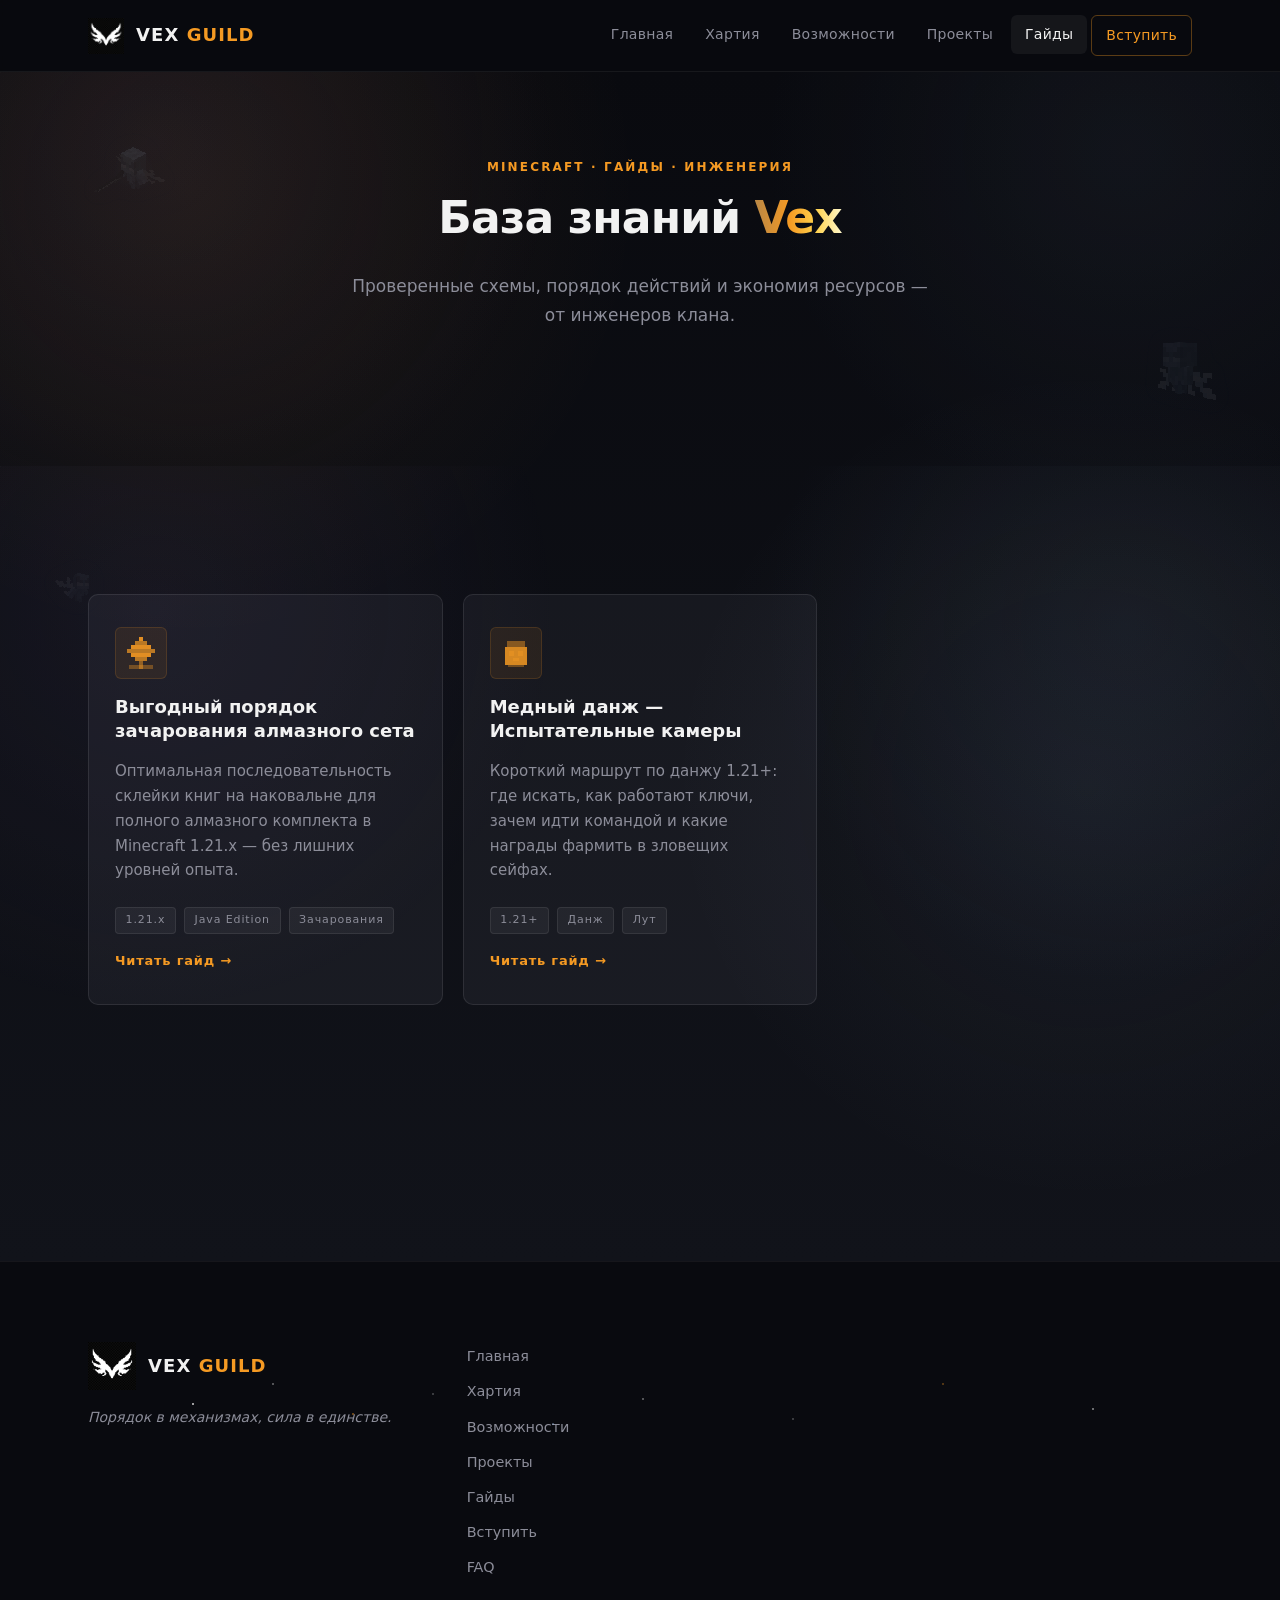
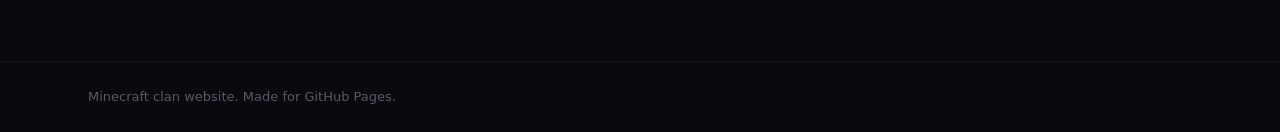
==== commit ed342fce: "Add copper trial guide" ====
--- a/guides/index.html
+++ b/guides/index.html
@@ -86,6 +86,31 @@
             <span class="guide-card-cta">Читать гайд →</span>
           </a>
 
+          <a href="copper-trial-chambers.html" class="feature-card guide-card" data-reveal>
+            <div class="feature-card-glow" aria-hidden="true"></div>
+            <div class="feature-icon" aria-hidden="true">
+              <svg width="40" height="40" viewBox="0 0 40 40" fill="none" aria-hidden="true" shape-rendering="crispEdges">
+                <rect x="11" y="8" width="18" height="6" fill="currentColor" opacity=".45"/>
+                <rect x="9" y="14" width="22" height="18" fill="currentColor" opacity=".85"/>
+                <rect x="13" y="18" width="5" height="5" fill="currentColor" opacity=".35"/>
+                <rect x="22" y="18" width="5" height="5" fill="currentColor" opacity=".35"/>
+                <rect x="17" y="25" width="6" height="3" fill="currentColor" opacity=".35"/>
+                <rect x="12" y="32" width="16" height="2" fill="currentColor" opacity=".35"/>
+              </svg>
+            </div>
+            <h2 class="guide-card-title">Медный данж — Испытательные камеры</h2>
+            <p class="guide-card-desc">
+              Короткий маршрут по данжу 1.21+: где искать, как работают ключи, зачем идти командой
+              и какие награды фармить в зловещих сейфах.
+            </p>
+            <div class="project-tags">
+              <span class="tag">1.21+</span>
+              <span class="tag">Данж</span>
+              <span class="tag">Лут</span>
+            </div>
+            <span class="guide-card-cta">Читать гайд →</span>
+          </a>
+
         </div>
       </div>
     </section>
--- a/styles.css
+++ b/styles.css
@@ -182,8 +182,11 @@
   background-clip: text;
   -webkit-text-fill-color: transparent;
   color: transparent;
+  background-position: 0 center;
+}
+
+.hero-title .gradient-text {
   animation: gradientShimmer 2s linear infinite;
-  animation-duration: 2s !important;
 }
 
 @keyframes gradientShimmer {
@@ -1010,6 +1013,7 @@
   transition: transform var(--duration) var(--ease), box-shadow var(--duration) var(--ease), border-color var(--duration);
   display: flex;
   flex-direction: column;
+  contain: layout paint;
 }
 
 .project-card:hover {
@@ -1700,6 +1704,13 @@
 
   /* Project cards: single col already handled above */
   .project-card .corner { display: none; }
+  .project-card:hover {
+    transform: none;
+    box-shadow: none;
+  }
+  .project-status--active .status-dot {
+    animation: none;
+  }
 }
 
 /* ════════════════════════════════════════════════════════════════
@@ -1956,6 +1967,191 @@
 
 .guide-callout strong { color: var(--text-primary); }
 
+.guide-prose {
+  font-size: 0.975rem;
+  color: var(--text-secondary);
+  line-height: 1.75;
+  margin-bottom: 1.25rem;
+}
+
+.guide-prose:last-child { margin-bottom: 0; }
+
+.guide-prose strong { color: var(--text-primary); }
+
+.guide-fact-grid {
+  display: grid;
+  grid-template-columns: repeat(3, 1fr);
+  gap: 0.75rem;
+  margin-top: 1.25rem;
+}
+
+.guide-fact {
+  display: flex;
+  flex-direction: column;
+  gap: 0.35rem;
+  padding: 1rem;
+  background: rgba(0,0,0,0.2);
+  border: 1px solid rgba(255,255,255,0.06);
+  border-radius: var(--radius-sm);
+}
+
+.guide-fact-kicker {
+  font-family: var(--font-mono);
+  font-size: 0.6875rem;
+  font-weight: 600;
+  letter-spacing: 0.08em;
+  text-transform: uppercase;
+  color: var(--accent-brass);
+}
+
+.guide-fact strong {
+  color: var(--text-primary);
+  line-height: 1.3;
+}
+
+.guide-fact span:last-child {
+  font-size: 0.875rem;
+  color: var(--text-muted);
+  line-height: 1.55;
+}
+
+.guide-checklist,
+.guide-numbered {
+  display: flex;
+  flex-direction: column;
+  gap: 0.625rem;
+  margin-block: 1rem;
+}
+
+.guide-checklist li,
+.guide-numbered li {
+  position: relative;
+  color: var(--text-secondary);
+  line-height: 1.65;
+  padding-left: 1.35rem;
+}
+
+.guide-checklist li::before {
+  content: '◆';
+  position: absolute;
+  left: 0;
+  top: 0.55em;
+  font-size: 0.5rem;
+  color: var(--accent-gold);
+}
+
+.guide-numbered {
+  counter-reset: guide-step;
+}
+
+.guide-numbered li {
+  counter-increment: guide-step;
+  padding-left: 2rem;
+}
+
+.guide-numbered li::before {
+  content: counter(guide-step);
+  position: absolute;
+  left: 0;
+  top: 0.2em;
+  width: 1.25rem;
+  height: 1.25rem;
+  display: inline-flex;
+  align-items: center;
+  justify-content: center;
+  font-family: var(--font-mono);
+  font-size: 0.6875rem;
+  font-weight: 700;
+  color: var(--accent-gold);
+  background: rgba(245,154,35,0.1);
+  border: 1px solid rgba(245,154,35,0.22);
+  border-radius: 4px;
+}
+
+.guide-checklist strong,
+.guide-numbered strong {
+  color: var(--text-primary);
+}
+
+.guide-inner-callout {
+  margin-top: 1.25rem;
+  margin-bottom: 0;
+}
+
+.guide-table-wrap {
+  width: 100%;
+  overflow-x: auto;
+  border: 1px solid rgba(255,255,255,0.06);
+  border-radius: var(--radius-sm);
+  background: rgba(0,0,0,0.18);
+  margin-top: 1.25rem;
+}
+
+.guide-table {
+  width: 100%;
+  min-width: 520px;
+  border-collapse: collapse;
+  font-size: 0.875rem;
+}
+
+.guide-table--wide {
+  min-width: 720px;
+}
+
+.guide-table th,
+.guide-table td {
+  padding: 0.75rem 0.875rem;
+  text-align: left;
+  border-bottom: 1px solid rgba(255,255,255,0.06);
+  vertical-align: top;
+}
+
+.guide-table th {
+  font-size: 0.6875rem;
+  font-weight: 700;
+  letter-spacing: 0.1em;
+  text-transform: uppercase;
+  color: var(--accent-brass);
+  background: rgba(245,154,35,0.06);
+}
+
+.guide-table td {
+  color: var(--text-secondary);
+}
+
+.guide-table td:nth-child(2),
+.guide-table td:nth-child(3) {
+  font-family: var(--font-mono);
+  color: var(--text-primary);
+  white-space: nowrap;
+}
+
+.guide-table tr:last-child td {
+  border-bottom: 0;
+}
+
+.guide-table strong {
+  color: var(--text-primary);
+}
+
+.guide-mini-summary {
+  margin-top: 1.25rem;
+  box-shadow: none;
+}
+
+.guide-mini-summary .guide-summary-title {
+  font-size: 1rem;
+  margin-bottom: 1rem;
+}
+
+.guide-summary-header {
+  margin-bottom: 1.25rem;
+}
+
+.guide-summary-header .guide-summary-title {
+  margin-bottom: 0;
+}
+
 .guide-item {
   position: relative;
   background: var(--bg-panel);
@@ -1966,6 +2162,14 @@
   box-shadow: var(--shadow-card);
 }
 
+.guide-item--clear-corners {
+  padding-bottom: clamp(2.25rem, 4vw, 2.75rem);
+}
+
+.guide-item--clear-corners .corner--br {
+  right: calc(clamp(16px, 3vw, 32px) + 1px);
+}
+
 .guide-item-header {
   display: flex;
   flex-wrap: wrap;
@@ -1991,6 +2195,10 @@
   background: rgba(245,154,35,0.1);
   color: var(--accent-gold);
   flex-shrink: 0;
+}
+
+.guide-item-icon svg {
+  image-rendering: pixelated;
 }
 
 .guide-item-title {
@@ -2192,8 +2400,51 @@
   color: var(--accent-gold);
 }
 
+.guide-back-top {
+  position: fixed;
+  right: clamp(1rem, 3vw, 2rem);
+  bottom: clamp(1rem, 3vw, 2rem);
+  z-index: 900;
+  display: inline-flex;
+  align-items: center;
+  gap: 0.55rem;
+  padding: 0.7rem 0.9rem;
+  color: var(--accent-gold);
+  background: rgba(9,10,15,0.82);
+  border: 1px solid rgba(245,154,35,0.3);
+  border-radius: var(--radius-sm);
+  box-shadow: var(--shadow-card), var(--glow-gold);
+  backdrop-filter: blur(16px);
+  -webkit-backdrop-filter: blur(16px);
+  transition:
+    transform var(--duration) var(--ease),
+    border-color var(--duration) var(--ease),
+    background var(--duration) var(--ease);
+}
+
+.guide-back-top:hover {
+  transform: translateY(-3px);
+  border-color: rgba(245,154,35,0.6);
+  background: rgba(17,19,26,0.92);
+}
+
+.guide-back-top svg {
+  flex-shrink: 0;
+}
+
+.guide-back-top span {
+  font-size: 0.75rem;
+  font-weight: 700;
+  letter-spacing: 0.08em;
+  text-transform: uppercase;
+}
+
 @media (max-width: 900px) {
   .guide-layout {
+    grid-template-columns: 1fr;
+  }
+
+  .guide-fact-grid {
     grid-template-columns: 1fr;
   }
 
@@ -2234,6 +2485,16 @@
   }
 
   .step-cost { align-self: flex-end; }
+
+  .guide-back-top {
+    right: 1rem;
+    bottom: 1rem;
+    padding: 0.75rem;
+  }
+
+  .guide-back-top span {
+    display: none;
+  }
 }
 
 /* ═══════════════════════════════════════════════════════════════
@@ -2250,8 +2511,8 @@
   }
   .hero-bg { transform: none !important; }
   .bg-sprite { animation: none !important; }
-  .gradient-text {
-    /* animation forced via !important on the rule itself */
+  .hero-title .gradient-text {
+    animation: none;
   }
   html { scroll-behavior: auto; }
 }
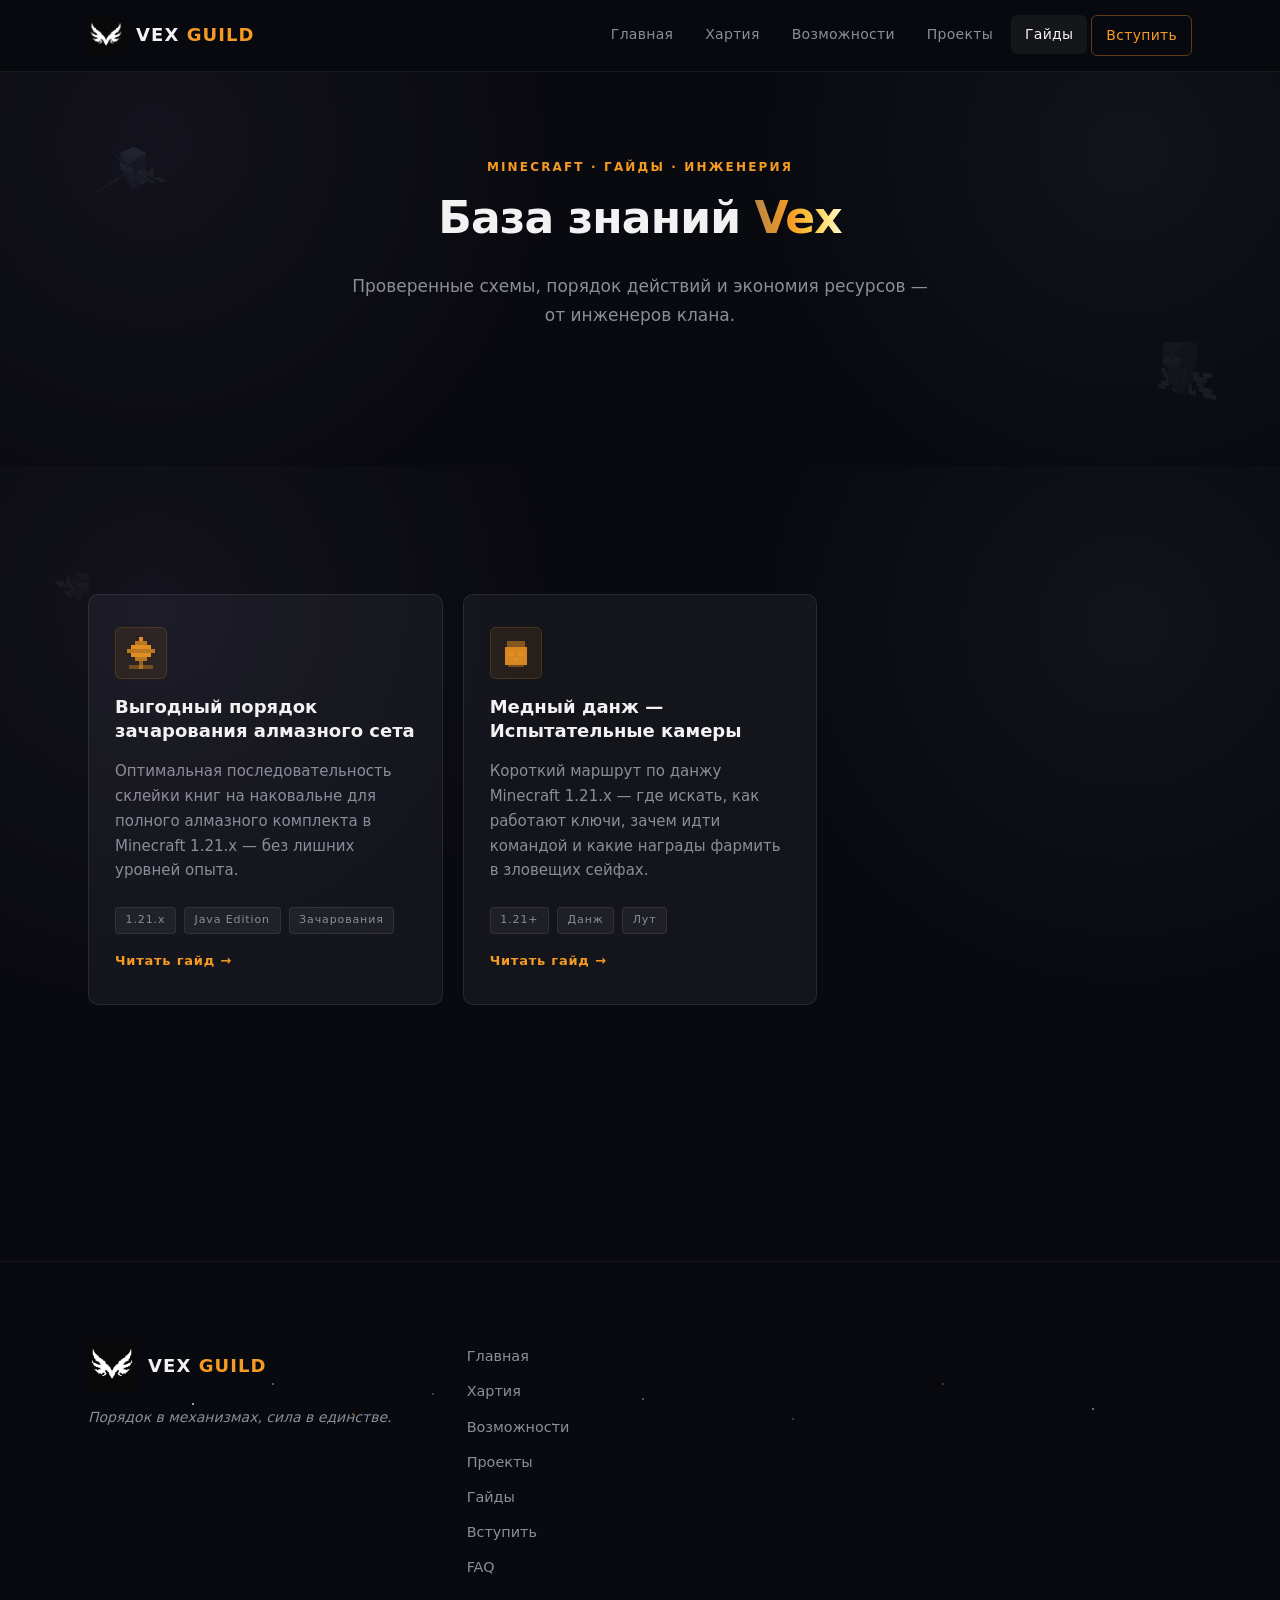
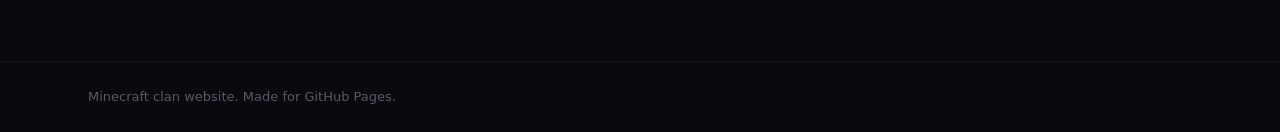
==== commit 07d75213: "Micro fix" ====
--- a/guides/index.html
+++ b/guides/index.html
@@ -17,7 +17,7 @@
 
   <header class="site-header" id="top">
     <div class="header-inner container">
-      <a href="../index.html#hero" class="logo" aria-label="Vex Guild — на главную">
+      <a href="../#hero" class="logo" aria-label="Vex Guild — на главную">
         <img src="../assets/vex-logo-black.png" alt="Vex Guild логотип" class="logo-img" />
         <span class="logo-text">Vex <span class="logo-accent">Guild</span></span>
       </a>
@@ -28,12 +28,12 @@
 
       <nav class="main-nav" id="main-nav" aria-label="Основная навигация">
         <ul>
-          <li><a href="../index.html#hero">Главная</a></li>
-          <li><a href="../index.html#charter">Хартия</a></li>
-          <li><a href="../index.html#features">Возможности</a></li>
-          <li><a href="../index.html#projects">Проекты</a></li>
-          <li><a href="index.html" class="is-active">Гайды</a></li>
-          <li><a href="../index.html#join" class="nav-cta">Вступить</a></li>
+          <li><a href="../#hero">Главная</a></li>
+          <li><a href="../#charter">Хартия</a></li>
+          <li><a href="../#features">Возможности</a></li>
+          <li><a href="../#projects">Проекты</a></li>
+          <li><a href="./" class="is-active">Гайды</a></li>
+          <li><a href="../#join" class="nav-cta">Вступить</a></li>
         </ul>
       </nav>
     </div>
@@ -59,7 +59,7 @@
       <div class="container">
         <div class="guides-grid">
 
-          <a href="diamond-enchants.html" class="feature-card guide-card" data-reveal>
+          <a href="diamond-enchants/" class="feature-card guide-card" data-reveal>
             <div class="feature-card-glow" aria-hidden="true"></div>
             <div class="feature-icon" aria-hidden="true">
               <svg width="40" height="40" viewBox="0 0 40 40" fill="none" aria-hidden="true">
@@ -86,7 +86,7 @@
             <span class="guide-card-cta">Читать гайд →</span>
           </a>
 
-          <a href="copper-trial-chambers.html" class="feature-card guide-card" data-reveal>
+          <a href="copper-trial-chambers/" class="feature-card guide-card" data-reveal>
             <div class="feature-card-glow" aria-hidden="true"></div>
             <div class="feature-icon" aria-hidden="true">
               <svg width="40" height="40" viewBox="0 0 40 40" fill="none" aria-hidden="true" shape-rendering="crispEdges">
@@ -100,7 +100,7 @@
             </div>
             <h2 class="guide-card-title">Медный данж — Испытательные камеры</h2>
             <p class="guide-card-desc">
-              Короткий маршрут по данжу 1.21+: где искать, как работают ключи, зачем идти командой
+              Короткий маршрут по данжу Minecraft 1.21.x — где искать, как работают ключи, зачем идти командой
               и какие награды фармить в зловещих сейфах.
             </p>
             <div class="project-tags">
@@ -121,7 +121,7 @@
     <div class="footer-stars" aria-hidden="true"></div>
     <div class="container footer-inner">
       <div class="footer-brand">
-        <a href="../index.html#hero" class="logo" aria-label="Vex Guild — наверх">
+        <a href="../#hero" class="logo" aria-label="Vex Guild — наверх">
           <img src="../assets/vex-logo-black.png" alt="Vex Guild логотип" class="logo-img logo-img--lg" />
           <span class="logo-text">Vex <span class="logo-accent">Guild</span></span>
         </a>
@@ -129,13 +129,13 @@
       </div>
       <nav class="footer-nav" aria-label="Навигация в footer">
         <ul>
-          <li><a href="../index.html#hero">Главная</a></li>
-          <li><a href="../index.html#charter">Хартия</a></li>
-          <li><a href="../index.html#features">Возможности</a></li>
-          <li><a href="../index.html#projects">Проекты</a></li>
-          <li><a href="index.html">Гайды</a></li>
-          <li><a href="../index.html#join">Вступить</a></li>
-          <li><a href="../index.html#faq">FAQ</a></li>
+          <li><a href="../#hero">Главная</a></li>
+          <li><a href="../#charter">Хартия</a></li>
+          <li><a href="../#features">Возможности</a></li>
+          <li><a href="../#projects">Проекты</a></li>
+          <li><a href="./">Гайды</a></li>
+          <li><a href="../#join">Вступить</a></li>
+          <li><a href="../#faq">FAQ</a></li>
         </ul>
       </nav>
     </div>
--- a/styles.css
+++ b/styles.css
@@ -77,6 +77,7 @@
   scroll-behavior: smooth;
   scroll-padding-top: var(--header-h);
   -webkit-text-size-adjust: 100%;
+  background-color: var(--bg-deep);
 }
 
 body {
@@ -112,6 +113,7 @@
   position: relative;
   overflow: hidden;
   isolation: isolate;
+  background-color: var(--bg-deep);
 }
 
 .section::after {
@@ -122,8 +124,7 @@
   pointer-events: none;
   background:
     radial-gradient(circle at 12% 18%, rgba(125,107,166,0.12), transparent 26rem),
-    radial-gradient(circle at 88% 20%, rgba(156,183,217,0.08), transparent 24rem),
-    linear-gradient(135deg, rgba(255,255,255,0.025) 0 1px, transparent 1px 24px);
+    radial-gradient(circle at 88% 20%, rgba(156,183,217,0.08), transparent 24rem);
   opacity: 0.75;
 }
 
@@ -186,7 +187,56 @@
 }
 
 .hero-title .gradient-text {
-  animation: gradientShimmer 2s linear infinite;
+  position: relative;
+  display: inline-block;
+  background: none;
+  -webkit-background-clip: unset;
+  background-clip: unset;
+}
+
+.hero-title .gradient-text::before {
+  content: attr(data-text);
+  position: absolute;
+  left: 0;
+  top: 0;
+  font: inherit;
+  letter-spacing: inherit;
+  white-space: nowrap;
+  background-size: 200%;
+  -webkit-background-clip: text;
+  background-clip: text;
+  -webkit-text-fill-color: transparent;
+  color: transparent;
+  animation: gradientShimmer 2s linear infinite !important;
+  animation-duration: 2s !important;
+}
+
+.hero-title .gradient-text--light::before {
+  background-image: linear-gradient(
+    to right,
+    #6B6C78 0%,
+    #9A9BA6 18%,
+    #C9C9D1 34%,
+    #F2F2F2 48%,
+    #FFFFFF 50%,
+    #F2F2F2 52%,
+    #C9C9D1 66%,
+    #9A9BA6 82%,
+    #6B6C78 100%
+  );
+}
+
+.hero-title .gradient-text:not(.gradient-text--light)::before {
+  background-image: linear-gradient(
+    to right,
+    #B98745 0%,
+    #F59A23 20%,
+    #FFD24D 35%,
+    #FFF8CC 50%,
+    #FFD24D 65%,
+    #F59A23 80%,
+    #B98745 100%
+  );
 }
 
 @keyframes gradientShimmer {
@@ -305,12 +355,20 @@
 /* ─── SCROLL REVEAL ──────────────────────────────────────────── */
 [data-reveal] {
   opacity: 0;
-  transform: translateY(28px);
+  transform: translate3d(0, 28px, 0);
+  backface-visibility: hidden;
   transition: opacity 0.65s var(--ease), transform 0.65s var(--ease);
 }
 [data-reveal].visible {
   opacity: 1;
-  transform: translateY(0);
+  transform: translate3d(0, 0, 0);
+}
+
+.hero-content[data-reveal],
+.hero-content[data-reveal].visible {
+  transform: none !important;
+  backface-visibility: visible;
+  transition: opacity 0.65s var(--ease);
 }
 
 /* ─── DIVIDER ────────────────────────────────────────────────── */
@@ -1449,7 +1507,6 @@
 .bg-sprite {
   position: absolute;
   image-rendering: pixelated;
-  will-change: transform;
   backface-visibility: hidden;
   user-select: none;
   mix-blend-mode: screen;
@@ -2512,7 +2569,7 @@
   .hero-bg { transform: none !important; }
   .bg-sprite { animation: none !important; }
   .hero-title .gradient-text {
-    animation: none;
+    /* shimmer kept — duration forced via !important on the rule itself */
   }
   html { scroll-behavior: auto; }
 }
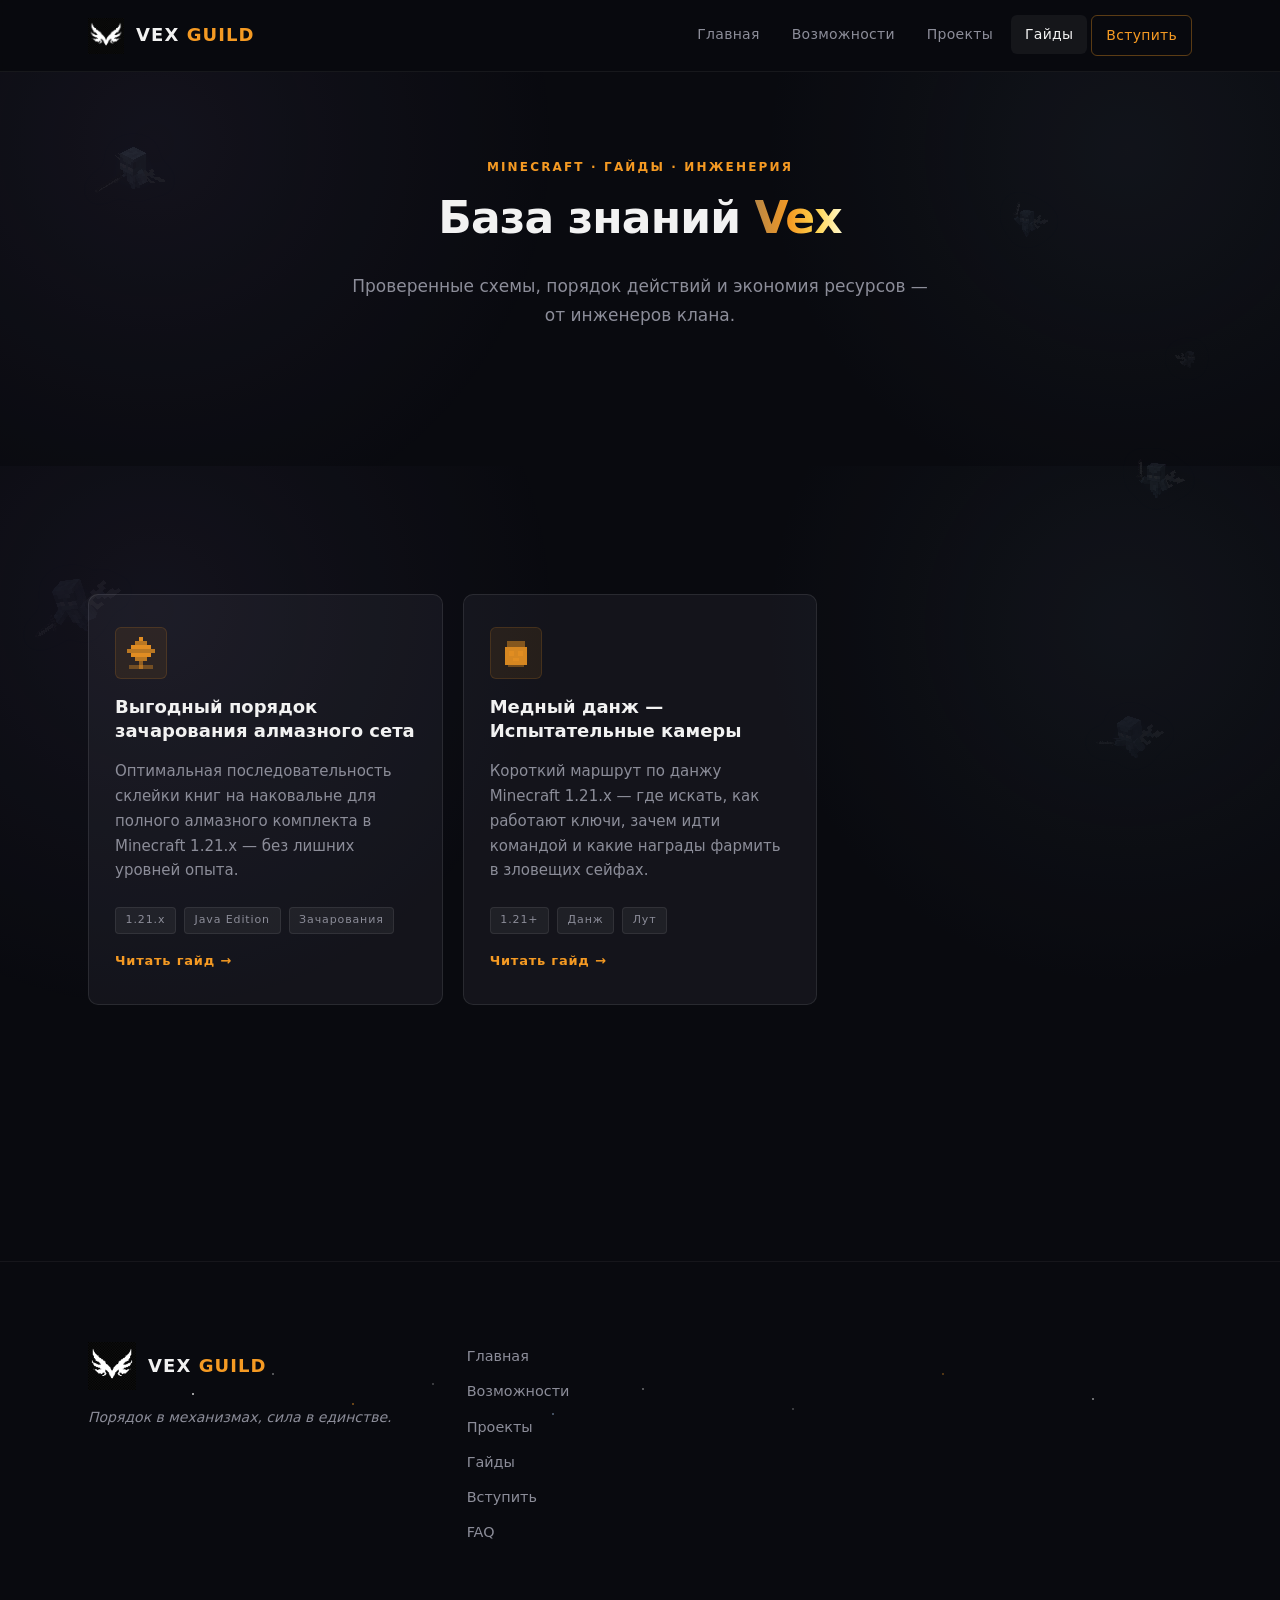
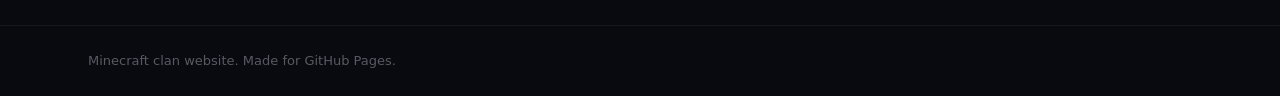
==== commit bfdce947: "Add sprites" ====
--- a/guides/index.html
+++ b/guides/index.html
@@ -10,15 +10,18 @@
 <body class="guide-page">
 
   <div class="bg-sprites" aria-hidden="true">
-    <img src="../assets/vex-mob-sword.png" class="bg-sprite bs-1" alt="" />
-    <img src="../assets/vex-mob-front.png" class="bg-sprite bs-2" alt="" />
-    <img src="../assets/vex-mob-dark.png"  class="bg-sprite bs-3" alt="" />
+    <img src="../assets/sprites/vex-mob-sword.png" class="bg-sprite bs-1" alt="" />
+    <img src="../assets/sprites/vex-mob-dark.png" class="bg-sprite bs-2" alt="" />
+    <img src="../assets/sprites/vex-mob-flying.png" class="bg-sprite bs-3" alt="" />
+    <img src="../assets/sprites/vex-mob-sword-raised.png" class="bg-sprite bs-4" alt="" />
+    <img src="../assets/sprites/vex-mob-lunge.png" class="bg-sprite bs-5" alt="" />
+    <img src="../assets/sprites/vex-mob-sword-angled.png" class="bg-sprite bs-6" alt="" />
   </div>
 
   <header class="site-header" id="top">
     <div class="header-inner container">
       <a href="../#hero" class="logo" aria-label="Vex Guild — на главную">
-        <img src="../assets/vex-logo-black.png" alt="Vex Guild логотип" class="logo-img" />
+        <img src="../assets/brand/vex-logo-black.png" alt="Vex Guild логотип" class="logo-img" />
         <span class="logo-text">Vex <span class="logo-accent">Guild</span></span>
       </a>
 
@@ -29,7 +32,6 @@
       <nav class="main-nav" id="main-nav" aria-label="Основная навигация">
         <ul>
           <li><a href="../#hero">Главная</a></li>
-          <li><a href="../#charter">Хартия</a></li>
           <li><a href="../#features">Возможности</a></li>
           <li><a href="../#projects">Проекты</a></li>
           <li><a href="./" class="is-active">Гайды</a></li>
@@ -122,7 +124,7 @@
     <div class="container footer-inner">
       <div class="footer-brand">
         <a href="../#hero" class="logo" aria-label="Vex Guild — наверх">
-          <img src="../assets/vex-logo-black.png" alt="Vex Guild логотип" class="logo-img logo-img--lg" />
+          <img src="../assets/brand/vex-logo-black.png" alt="Vex Guild логотип" class="logo-img logo-img--lg" />
           <span class="logo-text">Vex <span class="logo-accent">Guild</span></span>
         </a>
         <p class="footer-tagline">Порядок в механизмах, сила в единстве.</p>
@@ -130,7 +132,6 @@
       <nav class="footer-nav" aria-label="Навигация в footer">
         <ul>
           <li><a href="../#hero">Главная</a></li>
-          <li><a href="../#charter">Хартия</a></li>
           <li><a href="../#features">Возможности</a></li>
           <li><a href="../#projects">Проекты</a></li>
           <li><a href="./">Гайды</a></li>
--- a/styles.css
+++ b/styles.css
@@ -833,6 +833,104 @@
   opacity: 0.7;
 }
 
+.charter-modal__dialog .section-title {
+  font-size: clamp(1.75rem, 3.5vw, 2.5rem);
+}
+
+/* ─── CHARTER MODAL ───────────────────────────────────────────── */
+body.charter-modal-open {
+  overflow: hidden;
+}
+
+.charter-modal {
+  position: fixed;
+  inset: 0;
+  z-index: 1100;
+  display: flex;
+  align-items: center;
+  justify-content: center;
+  padding: clamp(1rem, 4vw, 2rem);
+}
+
+.charter-modal[hidden] {
+  display: none;
+}
+
+.charter-modal__backdrop {
+  position: absolute;
+  inset: 0;
+  background: rgba(9, 10, 15, 0.78);
+  backdrop-filter: blur(10px) saturate(1.2);
+  -webkit-backdrop-filter: blur(10px) saturate(1.2);
+  opacity: 0;
+  transition: opacity 0.3s var(--ease);
+}
+
+.charter-modal.is-open .charter-modal__backdrop {
+  opacity: 1;
+}
+
+.charter-modal__dialog {
+  position: relative;
+  z-index: 1;
+  width: 100%;
+  max-width: 780px;
+  max-height: 90vh;
+  overflow-y: auto;
+  -webkit-overflow-scrolling: touch;
+  transform: scale(0.96) translateY(12px);
+  opacity: 0;
+  transition:
+    transform 0.35s var(--ease),
+    opacity 0.35s var(--ease);
+}
+
+.charter-modal.is-open .charter-modal__dialog {
+  transform: scale(1) translateY(0);
+  opacity: 1;
+}
+
+.charter-modal__toolbar {
+  display: flex;
+  justify-content: flex-end;
+  flex-shrink: 0;
+  margin-bottom: 0.625rem;
+}
+
+.charter-modal__dialog .charter-card {
+  margin: 0;
+}
+
+.charter-modal__close {
+  position: static;
+  width: 36px;
+  height: 36px;
+  display: flex;
+  align-items: center;
+  justify-content: center;
+  border-radius: var(--radius-sm);
+  color: var(--text-muted);
+  font-size: 1.5rem;
+  line-height: 1;
+  background: rgba(9, 10, 15, 0.85);
+  border: 1px solid rgba(255, 255, 255, 0.1);
+  transition:
+    color var(--duration) var(--ease),
+    background var(--duration) var(--ease),
+    border-color var(--duration) var(--ease);
+}
+
+.charter-modal__close:hover {
+  color: var(--text-primary);
+  background: rgba(255, 255, 255, 0.1);
+  border-color: rgba(245, 154, 35, 0.35);
+}
+
+.charter-modal__close:focus-visible {
+  outline: 2px solid var(--accent-gold);
+  outline-offset: 2px;
+}
+
 /* ════════════════════════════════════════════════════════════════
    FEATURES
 ════════════════════════════════════════════════════════════════ */
@@ -1675,10 +1773,10 @@
   :root { --space-xxl: 4rem; --space-xl: 3rem; }
 
   /* Hide extra sprites on mobile for performance */
-  .bs-3, .bs-4, .bs-6 { display: none; }
+  .bs-4, .bs-5, .bs-6 { display: none; }
   .bs-1 { width: 64px; opacity: 0.08; }
   .bs-2 { width: 44px; }
-  .bs-5 { width: 52px; }
+  .bs-3 { width: 52px; opacity: 0.07; }
 
   /* Burger visible */
   .burger { display: flex; }
@@ -2571,5 +2669,11 @@
   .hero-title .gradient-text {
     /* shimmer kept — duration forced via !important on the rule itself */
   }
+  .charter-modal__dialog,
+  .charter-modal__backdrop {
+    transform: none;
+    opacity: 1;
+    transition: none;
+  }
   html { scroll-behavior: auto; }
 }
